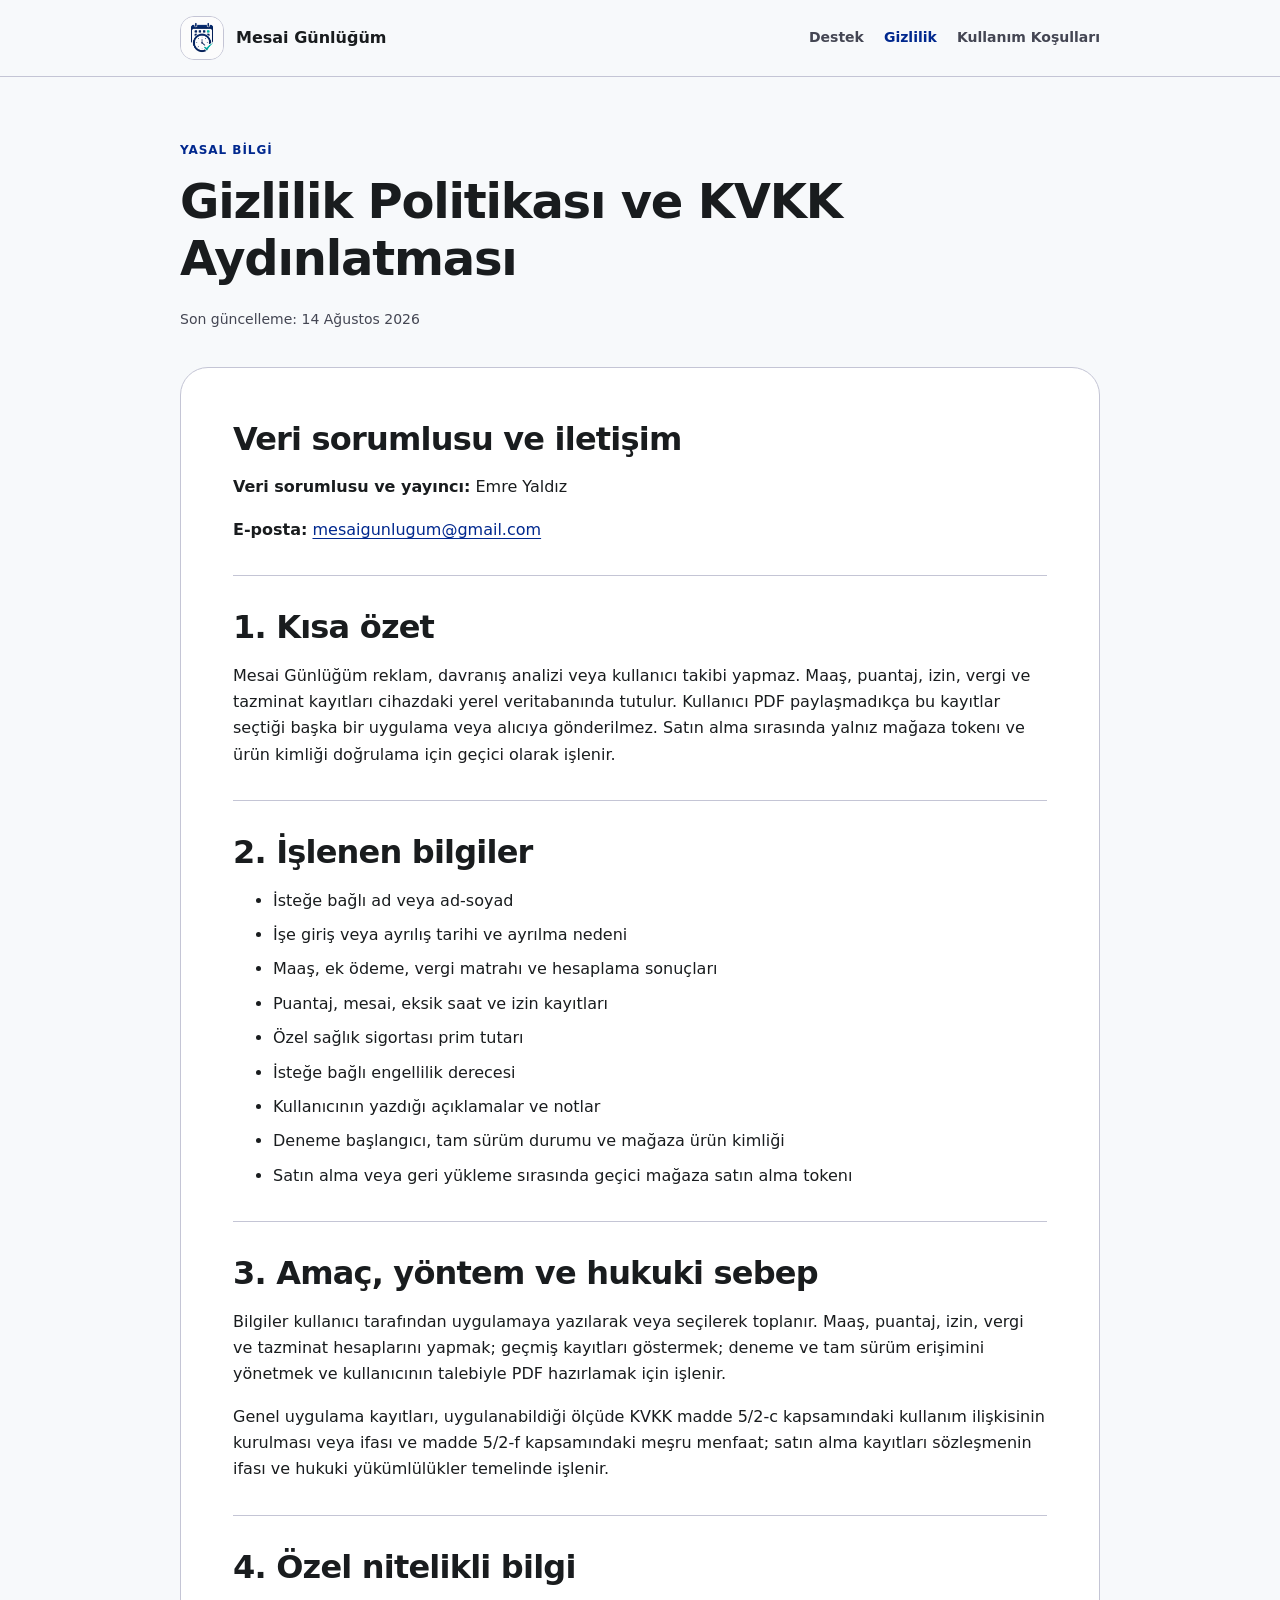
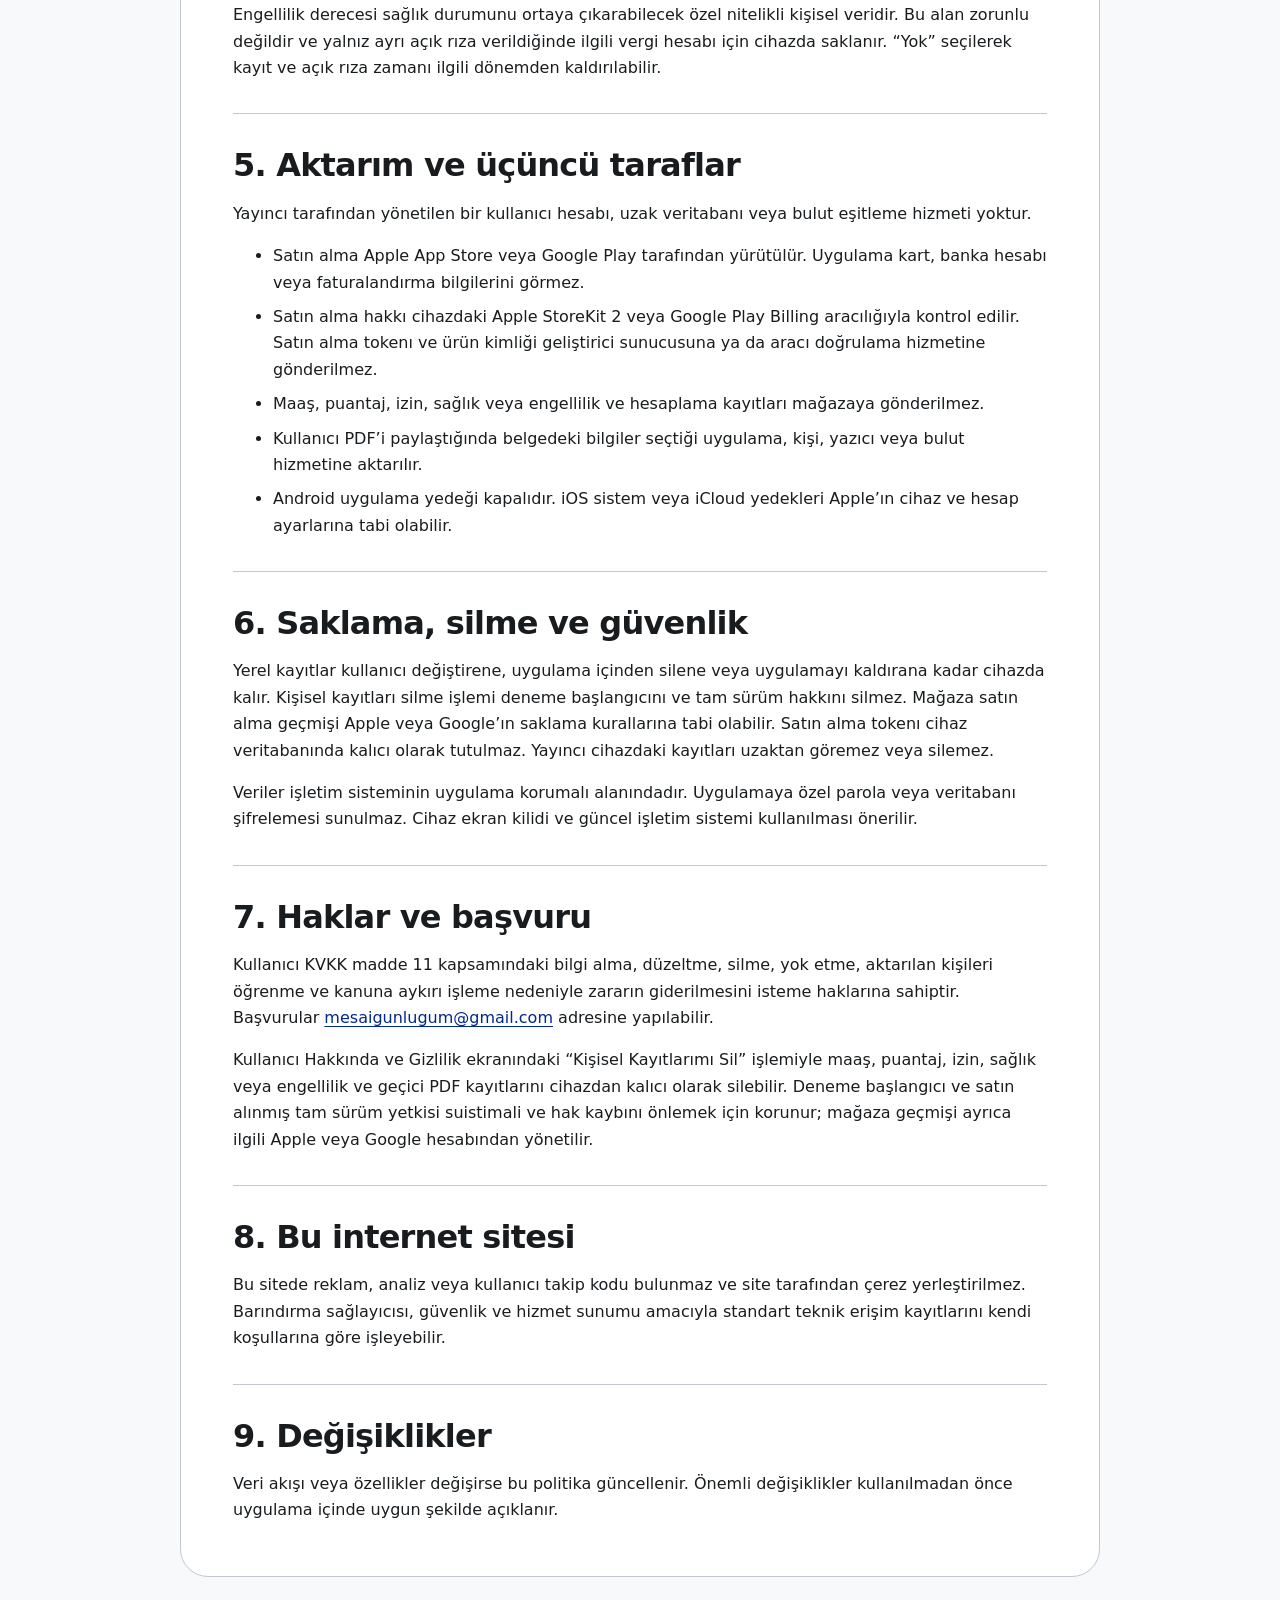
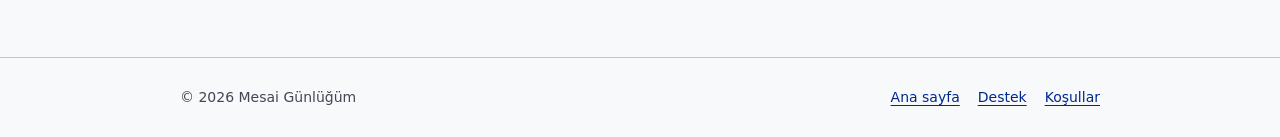
==== privacy/index.html @ 9256d260 "Use clean site URLs" ====
<!-- Mesai Günlüğüm public support site -->
<!doctype html>
<html lang="tr">
  <head>
    <meta charset="utf-8" />
    <meta name="viewport" content="width=device-width, initial-scale=1" />
    <meta name="description" content="Mesai Günlüğüm gizlilik politikası ve KVKK aydınlatması." />
    <meta name="theme-color" content="#f7f9fb" />
    <title>Gizlilik Politikası — Mesai Günlüğüm</title>
    <link rel="canonical" href="https://emreyaldz.github.io/mesai-gunlugum-site/privacy/" />
    <link rel="icon" href="../assets/app-icon.png" type="image/png" />
    <link rel="stylesheet" href="../assets/site.css" />
  </head>
  <body>
    <a class="skip-link" href="#icerik">İçeriğe geç</a>
    <header class="site-header">
      <div class="header-inner">
        <a class="brand" href="../" aria-label="Mesai Günlüğüm ana sayfa">
          <img class="brand-icon" src="../assets/app-icon.png" alt="" />
          <span>Mesai Günlüğüm</span>
        </a>
        <nav class="site-nav" aria-label="Ana menü">
          <a href="../support/">Destek</a>
          <a href="./" aria-current="page">Gizlilik</a>
          <a href="../terms/">Kullanım Koşulları</a>
        </nav>
      </div>
    </header>

    <main id="icerik" class="page">
      <header class="page-heading">
        <p class="eyebrow">Yasal bilgi</p>
        <h1>Gizlilik Politikası ve KVKK Aydınlatması</h1>
        <p class="meta">Son güncelleme: 14 Ağustos 2026</p>
      </header>

      <article class="legal-content">
        <section aria-labelledby="veri-sorumlusu">
          <h2 id="veri-sorumlusu">Veri sorumlusu ve iletişim</h2>
          <p><strong>Veri sorumlusu ve yayıncı:</strong> Emre Yaldız</p>
          <p><strong>E-posta:</strong> <a href="mailto:mesaigunlugum@gmail.com">mesaigunlugum@gmail.com</a></p>
        </section>

        <section aria-labelledby="kisa-ozet">
          <h2 id="kisa-ozet">1. Kısa özet</h2>
          <p>
            Mesai Günlüğüm reklam, davranış analizi veya kullanıcı takibi yapmaz. Maaş,
            puantaj, izin, vergi ve tazminat kayıtları cihazdaki yerel veritabanında tutulur.
            Kullanıcı PDF paylaşmadıkça bu kayıtlar seçtiği başka bir uygulama veya alıcıya
            gönderilmez. Satın alma sırasında yalnız mağaza tokenı ve ürün kimliği doğrulama
            için geçici olarak işlenir.
          </p>
        </section>

        <section aria-labelledby="islenen-bilgiler">
          <h2 id="islenen-bilgiler">2. İşlenen bilgiler</h2>
          <ul>
            <li>İsteğe bağlı ad veya ad-soyad</li>
            <li>İşe giriş veya ayrılış tarihi ve ayrılma nedeni</li>
            <li>Maaş, ek ödeme, vergi matrahı ve hesaplama sonuçları</li>
            <li>Puantaj, mesai, eksik saat ve izin kayıtları</li>
            <li>Özel sağlık sigortası prim tutarı</li>
            <li>İsteğe bağlı engellilik derecesi</li>
            <li>Kullanıcının yazdığı açıklamalar ve notlar</li>
            <li>Deneme başlangıcı, tam sürüm durumu ve mağaza ürün kimliği</li>
            <li>Satın alma veya geri yükleme sırasında geçici mağaza satın alma tokenı</li>
          </ul>
        </section>

        <section aria-labelledby="amac-yontem">
          <h2 id="amac-yontem">3. Amaç, yöntem ve hukuki sebep</h2>
          <p>
            Bilgiler kullanıcı tarafından uygulamaya yazılarak veya seçilerek toplanır.
            Maaş, puantaj, izin, vergi ve tazminat hesaplarını yapmak; geçmiş kayıtları
            göstermek; deneme ve tam sürüm erişimini yönetmek ve kullanıcının talebiyle PDF
            hazırlamak için işlenir.
          </p>
          <p>
            Genel uygulama kayıtları, uygulanabildiği ölçüde KVKK madde 5/2-c kapsamındaki
            kullanım ilişkisinin kurulması veya ifası ve madde 5/2-f kapsamındaki meşru
            menfaat; satın alma kayıtları sözleşmenin ifası ve hukuki yükümlülükler temelinde
            işlenir.
          </p>
        </section>

        <section aria-labelledby="ozel-nitelikli">
          <h2 id="ozel-nitelikli">4. Özel nitelikli bilgi</h2>
          <p>
            Engellilik derecesi sağlık durumunu ortaya çıkarabilecek özel nitelikli kişisel
            veridir. Bu alan zorunlu değildir ve yalnız ayrı açık rıza verildiğinde ilgili
            vergi hesabı için cihazda saklanır. “Yok” seçilerek kayıt ve açık rıza zamanı
            ilgili dönemden kaldırılabilir.
          </p>
        </section>

        <section aria-labelledby="aktarim">
          <h2 id="aktarim">5. Aktarım ve üçüncü taraflar</h2>
          <p>Yayıncı tarafından yönetilen bir kullanıcı hesabı, uzak veritabanı veya bulut eşitleme hizmeti yoktur.</p>
          <ul>
            <li>Satın alma Apple App Store veya Google Play tarafından yürütülür. Uygulama kart, banka hesabı veya faturalandırma bilgilerini görmez.</li>
            <li>Satın alma hakkı cihazdaki Apple StoreKit 2 veya Google Play Billing aracılığıyla kontrol edilir. Satın alma tokenı ve ürün kimliği geliştirici sunucusuna ya da aracı doğrulama hizmetine gönderilmez.</li>
            <li>Maaş, puantaj, izin, sağlık veya engellilik ve hesaplama kayıtları mağazaya gönderilmez.</li>
            <li>Kullanıcı PDF’i paylaştığında belgedeki bilgiler seçtiği uygulama, kişi, yazıcı veya bulut hizmetine aktarılır.</li>
            <li>Android uygulama yedeği kapalıdır. iOS sistem veya iCloud yedekleri Apple’ın cihaz ve hesap ayarlarına tabi olabilir.</li>
          </ul>
        </section>

        <section aria-labelledby="saklama">
          <h2 id="saklama">6. Saklama, silme ve güvenlik</h2>
          <p>
            Yerel kayıtlar kullanıcı değiştirene, uygulama içinden silene veya uygulamayı
            kaldırana kadar cihazda kalır. Kişisel kayıtları silme işlemi deneme başlangıcını
            ve tam sürüm hakkını silmez. Mağaza satın alma geçmişi Apple veya Google’ın
            saklama kurallarına tabi olabilir. Satın alma tokenı cihaz veritabanında kalıcı
            olarak tutulmaz. Yayıncı cihazdaki kayıtları uzaktan göremez veya silemez.
          </p>
          <p>
            Veriler işletim sisteminin uygulama korumalı alanındadır. Uygulamaya özel parola
            veya veritabanı şifrelemesi sunulmaz. Cihaz ekran kilidi ve güncel işletim sistemi
            kullanılması önerilir.
          </p>
        </section>

        <section aria-labelledby="haklar">
          <h2 id="haklar">7. Haklar ve başvuru</h2>
          <p>
            Kullanıcı KVKK madde 11 kapsamındaki bilgi alma, düzeltme, silme, yok etme,
            aktarılan kişileri öğrenme ve kanuna aykırı işleme nedeniyle zararın giderilmesini
            isteme haklarına sahiptir. Başvurular
            <a href="mailto:mesaigunlugum@gmail.com">mesaigunlugum@gmail.com</a> adresine
            yapılabilir.
          </p>
          <p>
            Kullanıcı Hakkında ve Gizlilik ekranındaki “Kişisel Kayıtlarımı Sil” işlemiyle
            maaş, puantaj, izin, sağlık veya engellilik ve geçici PDF kayıtlarını cihazdan
            kalıcı olarak silebilir. Deneme başlangıcı ve satın alınmış tam sürüm yetkisi
            suistimali ve hak kaybını önlemek için korunur; mağaza geçmişi ayrıca ilgili
            Apple veya Google hesabından yönetilir.
          </p>
        </section>

        <section aria-labelledby="site-gizliligi">
          <h2 id="site-gizliligi">8. Bu internet sitesi</h2>
          <p>
            Bu sitede reklam, analiz veya kullanıcı takip kodu bulunmaz ve site tarafından
            çerez yerleştirilmez. Barındırma sağlayıcısı, güvenlik ve hizmet sunumu amacıyla
            standart teknik erişim kayıtlarını kendi koşullarına göre işleyebilir.
          </p>
        </section>

        <section aria-labelledby="degisiklikler">
          <h2 id="degisiklikler">9. Değişiklikler</h2>
          <p>
            Veri akışı veya özellikler değişirse bu politika güncellenir. Önemli değişiklikler
            kullanılmadan önce uygulama içinde uygun şekilde açıklanır.
          </p>
        </section>
      </article>
    </main>

    <footer class="site-footer">
      <div class="footer-inner">
        <span>© 2026 Mesai Günlüğüm</span>
        <nav class="footer-links" aria-label="Alt menü">
          <a href="../">Ana sayfa</a>
          <a href="../support/">Destek</a>
          <a href="../terms/">Koşullar</a>
        </nav>
      </div>
    </footer>
  </body>
</html>
---- assets/site.css ----
/* Mesai Günlüğüm public support site */
:root {
  color-scheme: light;
  --surface: #f7f9fb;
  --surface-low: #f2f4f6;
  --surface-lowest: #ffffff;
  --text: #191c1e;
  --muted: #444653;
  --outline: #c4c5d5;
  --primary: #00288e;
  --primary-soft: #dde1ff;
  --success: #00563a;
  --max-width: 920px;
}

* {
  box-sizing: border-box;
}

html {
  scroll-behavior: smooth;
}

body {
  margin: 0;
  background: var(--surface);
  color: var(--text);
  font-family: Inter, ui-sans-serif, system-ui, -apple-system, BlinkMacSystemFont, "Segoe UI", sans-serif;
  font-size: 16px;
  line-height: 1.65;
}

a {
  color: var(--primary);
  text-underline-offset: 3px;
}

a:hover {
  text-decoration-thickness: 2px;
}

a:focus-visible {
  border-radius: 4px;
  outline: 3px solid rgba(0, 40, 142, 0.28);
  outline-offset: 3px;
}

.skip-link {
  position: fixed;
  top: 12px;
  left: 12px;
  z-index: 10;
  padding: 10px 14px;
  border-radius: 999px;
  background: var(--primary);
  color: #ffffff;
  transform: translateY(-150%);
}

.skip-link:focus {
  transform: translateY(0);
}

.site-header {
  border-bottom: 1px solid var(--outline);
  background: rgba(247, 249, 251, 0.96);
}

.header-inner,
.page,
.footer-inner {
  width: min(calc(100% - 40px), var(--max-width));
  margin-inline: auto;
}

.header-inner {
  display: flex;
  align-items: center;
  justify-content: space-between;
  min-height: 76px;
  gap: 24px;
}

.brand {
  display: inline-flex;
  align-items: center;
  gap: 12px;
  color: var(--text);
  font-weight: 750;
  text-decoration: none;
}

.brand-icon {
  width: 44px;
  height: 44px;
  border: 1px solid var(--outline);
  border-radius: 14px;
  object-fit: cover;
}

.site-nav {
  display: flex;
  flex-wrap: wrap;
  justify-content: flex-end;
  gap: 8px 20px;
}

.site-nav a {
  color: var(--muted);
  font-size: 14px;
  font-weight: 650;
  text-decoration: none;
}

.site-nav a[aria-current="page"] {
  color: var(--primary);
}

.page {
  padding-block: 64px 80px;
}

.hero {
  display: grid;
  grid-template-columns: minmax(0, 1.35fr) minmax(260px, 0.65fr);
  align-items: center;
  gap: 36px;
  min-height: 390px;
}

.eyebrow {
  margin: 0 0 12px;
  color: var(--primary);
  font-size: 12px;
  font-weight: 750;
  letter-spacing: 0.08em;
  text-transform: uppercase;
}

h1,
h2,
h3 {
  margin-top: 0;
  line-height: 1.2;
  letter-spacing: -0.025em;
}

h1 {
  max-width: 720px;
  margin-bottom: 20px;
  font-size: clamp(36px, 7vw, 58px);
}

h2 {
  margin-bottom: 16px;
  font-size: clamp(24px, 4vw, 32px);
}

h3 {
  margin-bottom: 8px;
  font-size: 19px;
}

p,
ul {
  margin-top: 0;
}

.lead {
  max-width: 660px;
  margin-bottom: 28px;
  color: var(--muted);
  font-size: 19px;
}

.button-row {
  display: flex;
  flex-wrap: wrap;
  gap: 12px;
}

.button {
  display: inline-flex;
  min-height: 48px;
  align-items: center;
  justify-content: center;
  padding: 12px 20px;
  border: 1px solid var(--primary);
  border-radius: 999px;
  background: var(--primary);
  color: #ffffff;
  font-weight: 700;
  text-decoration: none;
}

.button.secondary {
  background: transparent;
  color: var(--primary);
}

.summary-card,
.card,
.legal-content {
  border: 1px solid var(--outline);
  background: var(--surface-lowest);
}

.summary-card {
  padding: 28px;
  border-radius: 28px;
}

.hero-icon {
  display: block;
  width: min(100%, 220px);
  height: auto;
  border-radius: 24px;
  margin: 0 auto 24px;
}

.summary-card p:last-child,
.card p:last-child,
.legal-content section:last-child p:last-child {
  margin-bottom: 0;
}

.signal {
  display: inline-flex;
  align-items: center;
  gap: 8px;
  margin-bottom: 18px;
  color: var(--success);
  font-size: 14px;
  font-weight: 700;
}

.signal::before {
  width: 10px;
  height: 10px;
  border-radius: 999px;
  background: var(--success);
  content: "";
}

.section {
  padding-top: 72px;
}

.section-intro {
  max-width: 680px;
  margin-bottom: 28px;
  color: var(--muted);
}

.card-grid {
  display: grid;
  grid-template-columns: repeat(3, minmax(0, 1fr));
  gap: 16px;
}

.card {
  padding: 24px;
  border-radius: 24px;
}

.card p {
  color: var(--muted);
}

.page-heading {
  max-width: 740px;
  margin-bottom: 36px;
}

.page-heading h1 {
  font-size: clamp(34px, 6vw, 48px);
}

.legal-content {
  padding: clamp(24px, 5vw, 52px);
  border-radius: 28px;
}

.legal-content section + section {
  padding-top: 32px;
  border-top: 1px solid var(--outline);
  margin-top: 32px;
}

.legal-content li + li {
  margin-top: 8px;
}

.meta {
  color: var(--muted);
  font-size: 14px;
}

.notice {
  padding: 20px;
  border-radius: 18px;
  margin: 24px 0;
  background: var(--surface-low);
}

.contact-box {
  display: flex;
  align-items: center;
  justify-content: space-between;
  gap: 24px;
  padding: 24px;
  border-radius: 22px;
  margin-top: 24px;
  background: var(--primary-soft);
}

.contact-box p {
  margin-bottom: 0;
}

.site-footer {
  border-top: 1px solid var(--outline);
}

.footer-inner {
  display: flex;
  align-items: center;
  justify-content: space-between;
  gap: 20px;
  padding-block: 28px;
  color: var(--muted);
  font-size: 14px;
}

.footer-links {
  display: flex;
  flex-wrap: wrap;
  gap: 12px 18px;
}

@media (max-width: 720px) {
  .header-inner,
  .footer-inner,
  .contact-box {
    align-items: flex-start;
    flex-direction: column;
  }

  .header-inner {
    padding-block: 16px;
  }

  .site-nav {
    justify-content: flex-start;
  }

  .page {
    padding-block: 44px 64px;
  }

  .hero,
  .card-grid {
    grid-template-columns: 1fr;
  }

  .hero {
    min-height: auto;
  }

  .section {
    padding-top: 56px;
  }
}

@media (prefers-reduced-motion: reduce) {
  html {
    scroll-behavior: auto;
  }
}
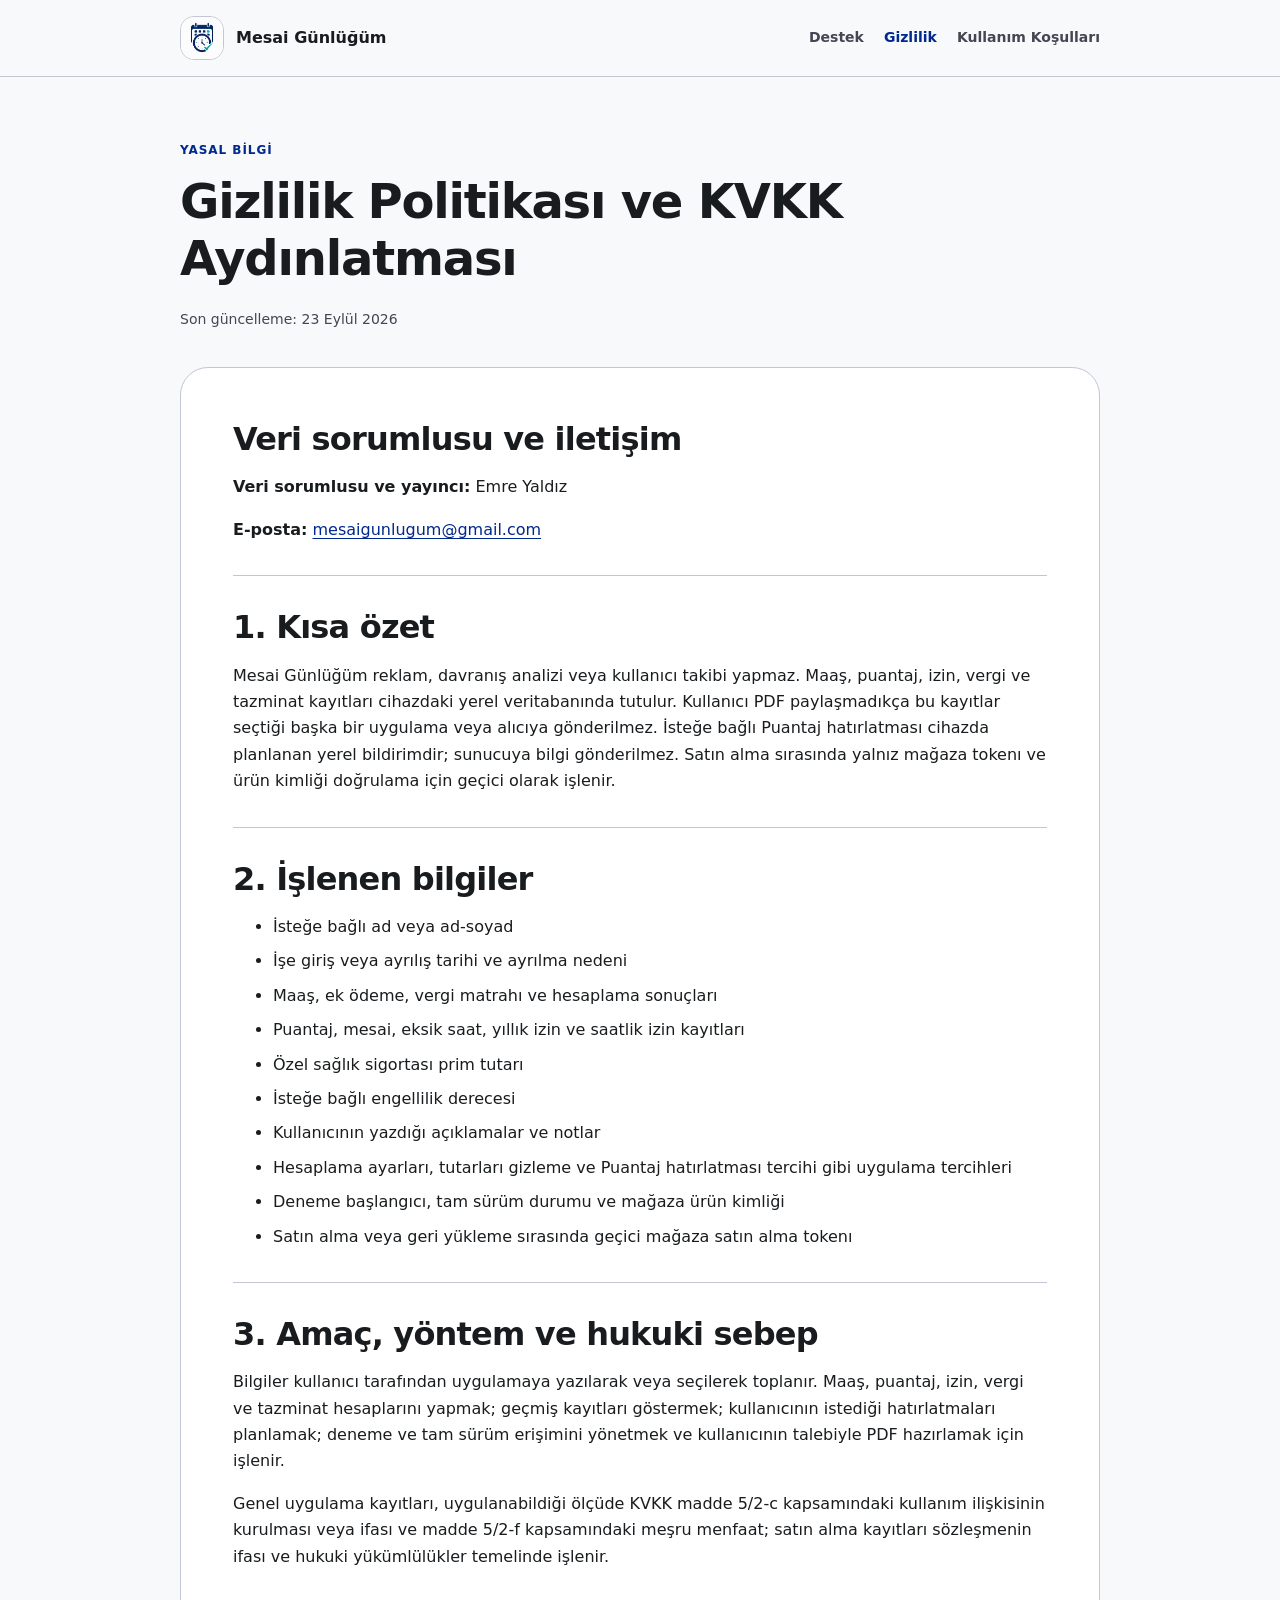
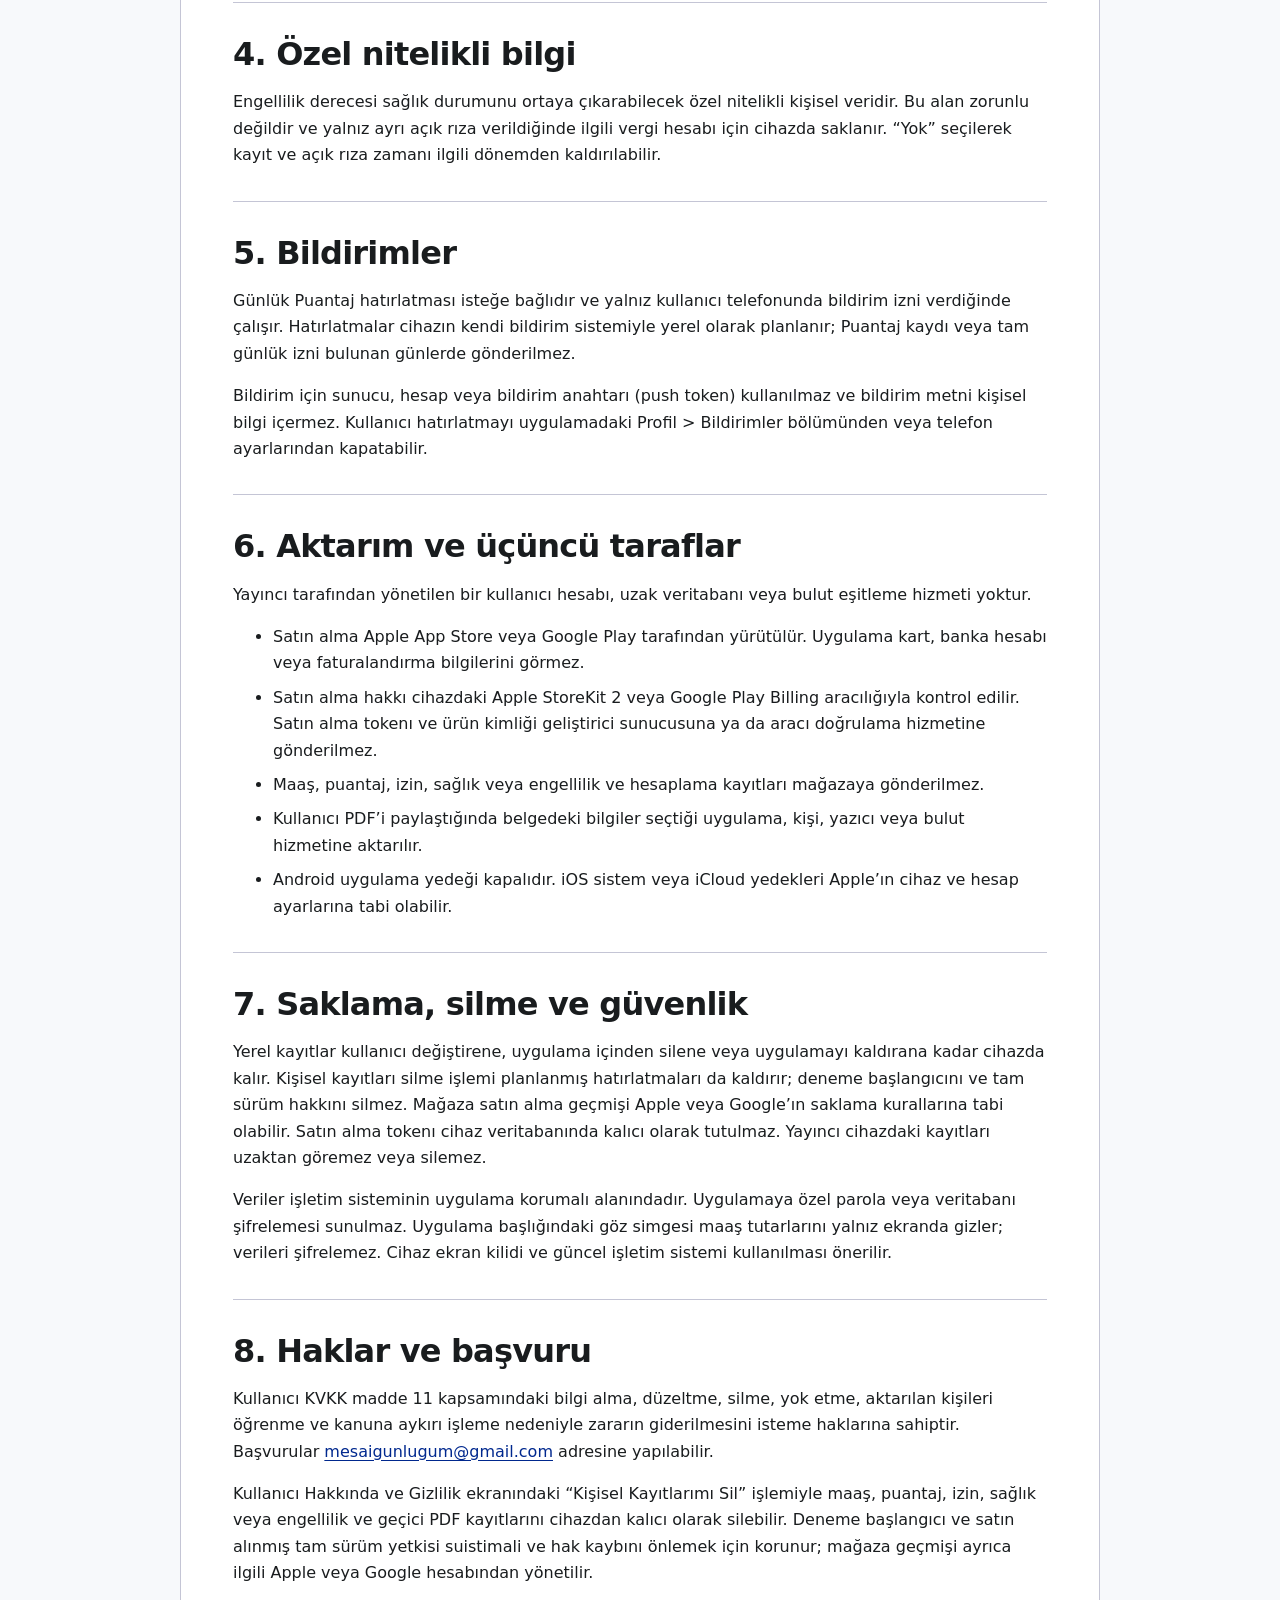
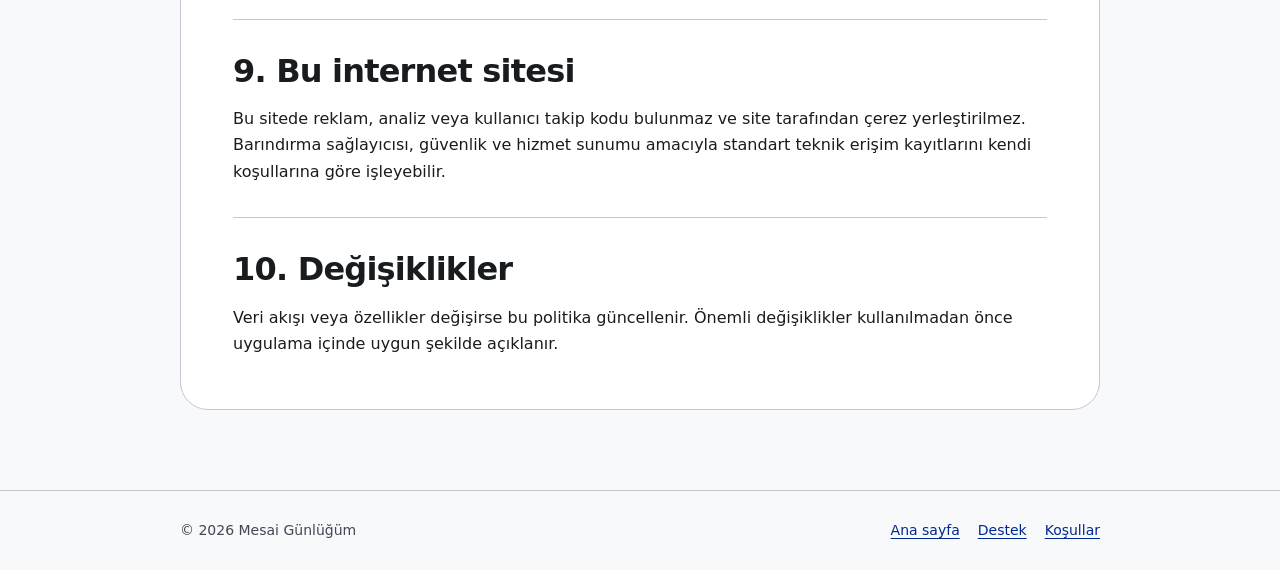
==== commit 5f53f03b: "Update site for upcoming app features - Home: add feature overview (puantaj, payroll summary, overti" ====
--- a/privacy/index.html
+++ b/privacy/index.html
@@ -31,7 +31,7 @@
       <header class="page-heading">
         <p class="eyebrow">Yasal bilgi</p>
         <h1>Gizlilik Politikası ve KVKK Aydınlatması</h1>
-        <p class="meta">Son güncelleme: 14 Ağustos 2026</p>
+        <p class="meta">Son güncelleme: 23 Eylül 2026</p>
       </header>
 
       <article class="legal-content">
@@ -47,8 +47,9 @@
             Mesai Günlüğüm reklam, davranış analizi veya kullanıcı takibi yapmaz. Maaş,
             puantaj, izin, vergi ve tazminat kayıtları cihazdaki yerel veritabanında tutulur.
             Kullanıcı PDF paylaşmadıkça bu kayıtlar seçtiği başka bir uygulama veya alıcıya
-            gönderilmez. Satın alma sırasında yalnız mağaza tokenı ve ürün kimliği doğrulama
-            için geçici olarak işlenir.
+            gönderilmez. İsteğe bağlı Puantaj hatırlatması cihazda planlanan yerel bildirimdir;
+            sunucuya bilgi gönderilmez. Satın alma sırasında yalnız mağaza tokenı ve ürün
+            kimliği doğrulama için geçici olarak işlenir.
           </p>
         </section>
 
@@ -58,10 +59,11 @@
             <li>İsteğe bağlı ad veya ad-soyad</li>
             <li>İşe giriş veya ayrılış tarihi ve ayrılma nedeni</li>
             <li>Maaş, ek ödeme, vergi matrahı ve hesaplama sonuçları</li>
-            <li>Puantaj, mesai, eksik saat ve izin kayıtları</li>
+            <li>Puantaj, mesai, eksik saat, yıllık izin ve saatlik izin kayıtları</li>
             <li>Özel sağlık sigortası prim tutarı</li>
             <li>İsteğe bağlı engellilik derecesi</li>
             <li>Kullanıcının yazdığı açıklamalar ve notlar</li>
+            <li>Hesaplama ayarları, tutarları gizleme ve Puantaj hatırlatması tercihi gibi uygulama tercihleri</li>
             <li>Deneme başlangıcı, tam sürüm durumu ve mağaza ürün kimliği</li>
             <li>Satın alma veya geri yükleme sırasında geçici mağaza satın alma tokenı</li>
           </ul>
@@ -72,8 +74,8 @@
           <p>
             Bilgiler kullanıcı tarafından uygulamaya yazılarak veya seçilerek toplanır.
             Maaş, puantaj, izin, vergi ve tazminat hesaplarını yapmak; geçmiş kayıtları
-            göstermek; deneme ve tam sürüm erişimini yönetmek ve kullanıcının talebiyle PDF
-            hazırlamak için işlenir.
+            göstermek; kullanıcının istediği hatırlatmaları planlamak; deneme ve tam sürüm
+            erişimini yönetmek ve kullanıcının talebiyle PDF hazırlamak için işlenir.
           </p>
           <p>
             Genel uygulama kayıtları, uygulanabildiği ölçüde KVKK madde 5/2-c kapsamındaki
@@ -93,8 +95,23 @@
           </p>
         </section>
 
+        <section aria-labelledby="bildirimler">
+          <h2 id="bildirimler">5. Bildirimler</h2>
+          <p>
+            Günlük Puantaj hatırlatması isteğe bağlıdır ve yalnız kullanıcı telefonunda
+            bildirim izni verdiğinde çalışır. Hatırlatmalar cihazın kendi bildirim sistemiyle
+            yerel olarak planlanır; Puantaj kaydı veya tam günlük izni bulunan günlerde
+            gönderilmez.
+          </p>
+          <p>
+            Bildirim için sunucu, hesap veya bildirim anahtarı (push token) kullanılmaz ve
+            bildirim metni kişisel bilgi içermez. Kullanıcı hatırlatmayı uygulamadaki
+            Profil &gt; Bildirimler bölümünden veya telefon ayarlarından kapatabilir.
+          </p>
+        </section>
+
         <section aria-labelledby="aktarim">
-          <h2 id="aktarim">5. Aktarım ve üçüncü taraflar</h2>
+          <h2 id="aktarim">6. Aktarım ve üçüncü taraflar</h2>
           <p>Yayıncı tarafından yönetilen bir kullanıcı hesabı, uzak veritabanı veya bulut eşitleme hizmeti yoktur.</p>
           <ul>
             <li>Satın alma Apple App Store veya Google Play tarafından yürütülür. Uygulama kart, banka hesabı veya faturalandırma bilgilerini görmez.</li>
@@ -106,23 +123,24 @@
         </section>
 
         <section aria-labelledby="saklama">
-          <h2 id="saklama">6. Saklama, silme ve güvenlik</h2>
+          <h2 id="saklama">7. Saklama, silme ve güvenlik</h2>
           <p>
             Yerel kayıtlar kullanıcı değiştirene, uygulama içinden silene veya uygulamayı
-            kaldırana kadar cihazda kalır. Kişisel kayıtları silme işlemi deneme başlangıcını
-            ve tam sürüm hakkını silmez. Mağaza satın alma geçmişi Apple veya Google’ın
+            kaldırana kadar cihazda kalır. Kişisel kayıtları silme işlemi planlanmış
+            hatırlatmaları da kaldırır; deneme başlangıcını ve tam sürüm hakkını silmez. Mağaza satın alma geçmişi Apple veya Google’ın
             saklama kurallarına tabi olabilir. Satın alma tokenı cihaz veritabanında kalıcı
             olarak tutulmaz. Yayıncı cihazdaki kayıtları uzaktan göremez veya silemez.
           </p>
           <p>
             Veriler işletim sisteminin uygulama korumalı alanındadır. Uygulamaya özel parola
-            veya veritabanı şifrelemesi sunulmaz. Cihaz ekran kilidi ve güncel işletim sistemi
-            kullanılması önerilir.
+            veya veritabanı şifrelemesi sunulmaz. Uygulama başlığındaki göz simgesi maaş
+            tutarlarını yalnız ekranda gizler; verileri şifrelemez. Cihaz ekran kilidi ve güncel
+            işletim sistemi kullanılması önerilir.
           </p>
         </section>
 
         <section aria-labelledby="haklar">
-          <h2 id="haklar">7. Haklar ve başvuru</h2>
+          <h2 id="haklar">8. Haklar ve başvuru</h2>
           <p>
             Kullanıcı KVKK madde 11 kapsamındaki bilgi alma, düzeltme, silme, yok etme,
             aktarılan kişileri öğrenme ve kanuna aykırı işleme nedeniyle zararın giderilmesini
@@ -140,7 +158,7 @@
         </section>
 
         <section aria-labelledby="site-gizliligi">
-          <h2 id="site-gizliligi">8. Bu internet sitesi</h2>
+          <h2 id="site-gizliligi">9. Bu internet sitesi</h2>
           <p>
             Bu sitede reklam, analiz veya kullanıcı takip kodu bulunmaz ve site tarafından
             çerez yerleştirilmez. Barındırma sağlayıcısı, güvenlik ve hizmet sunumu amacıyla
@@ -149,7 +167,7 @@
         </section>
 
         <section aria-labelledby="degisiklikler">
-          <h2 id="degisiklikler">9. Değişiklikler</h2>
+          <h2 id="degisiklikler">10. Değişiklikler</h2>
           <p>
             Veri akışı veya özellikler değişirse bu politika güncellenir. Önemli değişiklikler
             kullanılmadan önce uygulama içinde uygun şekilde açıklanır.
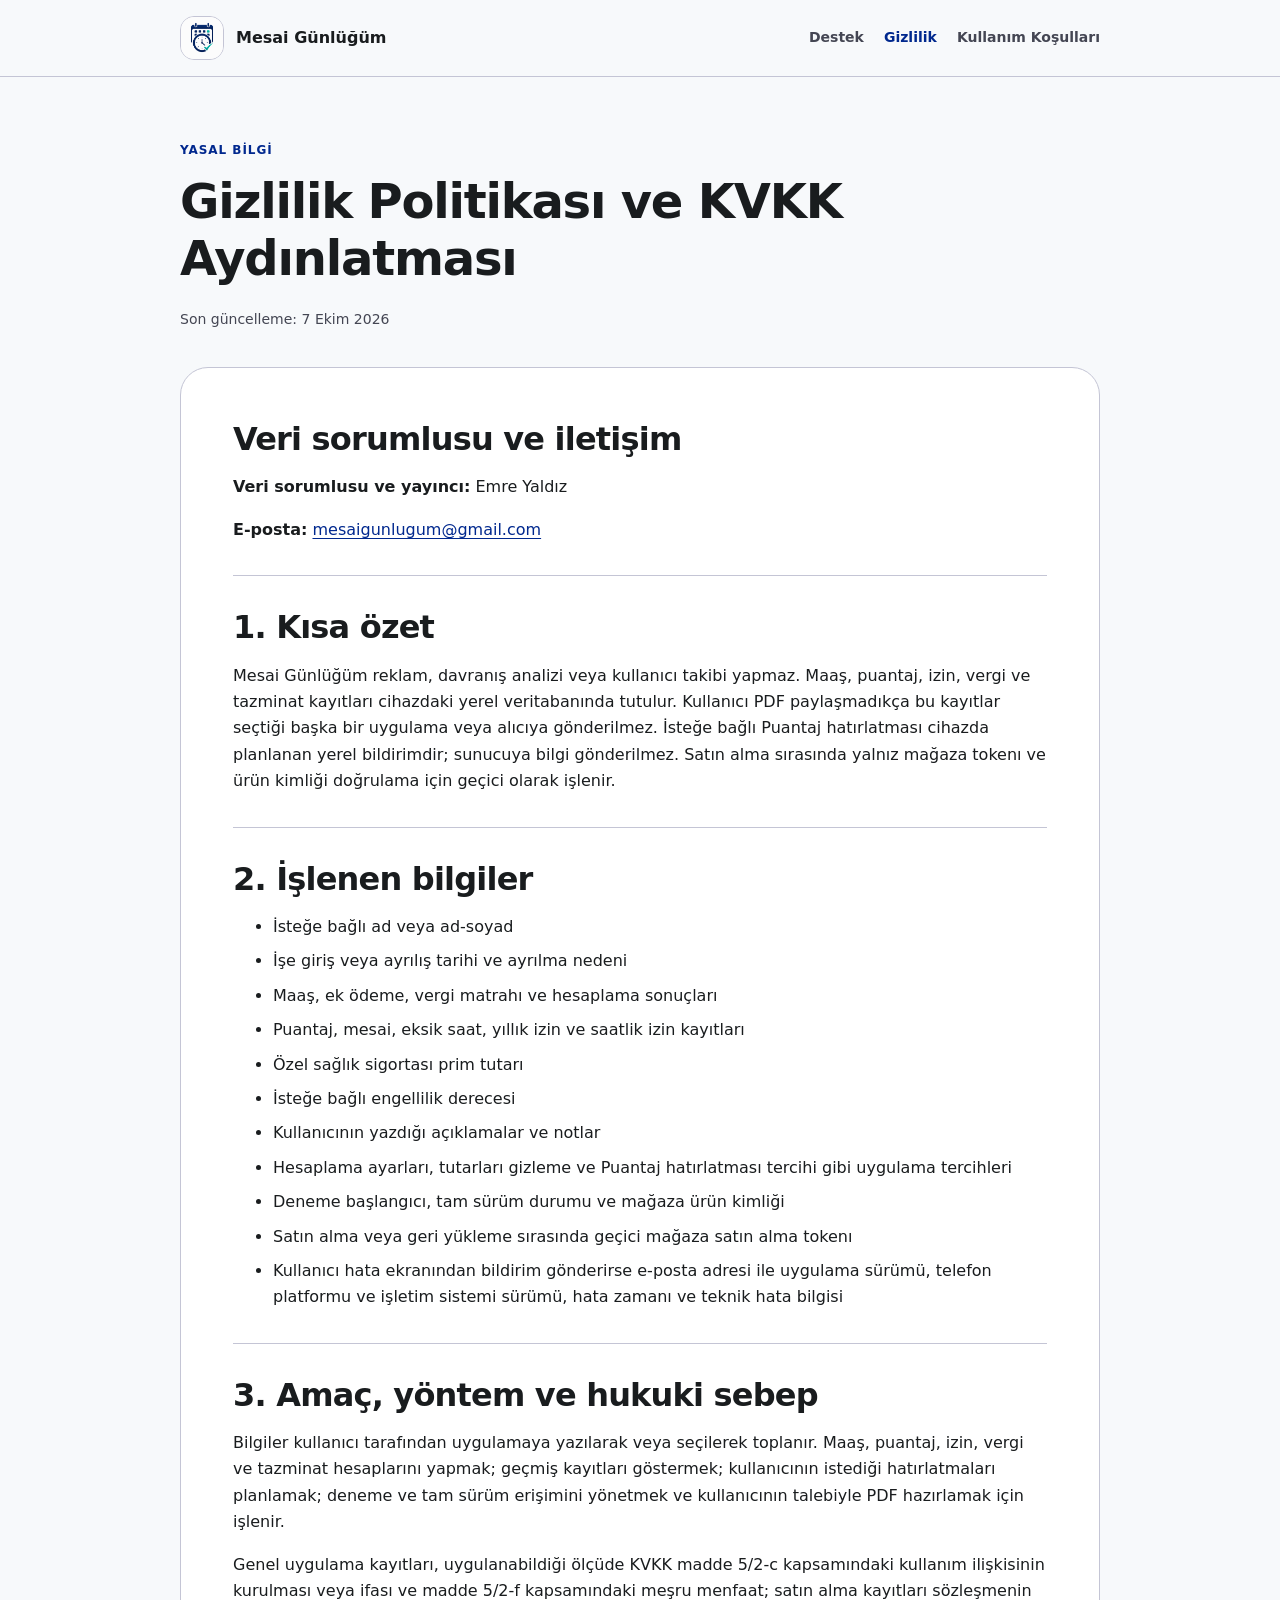
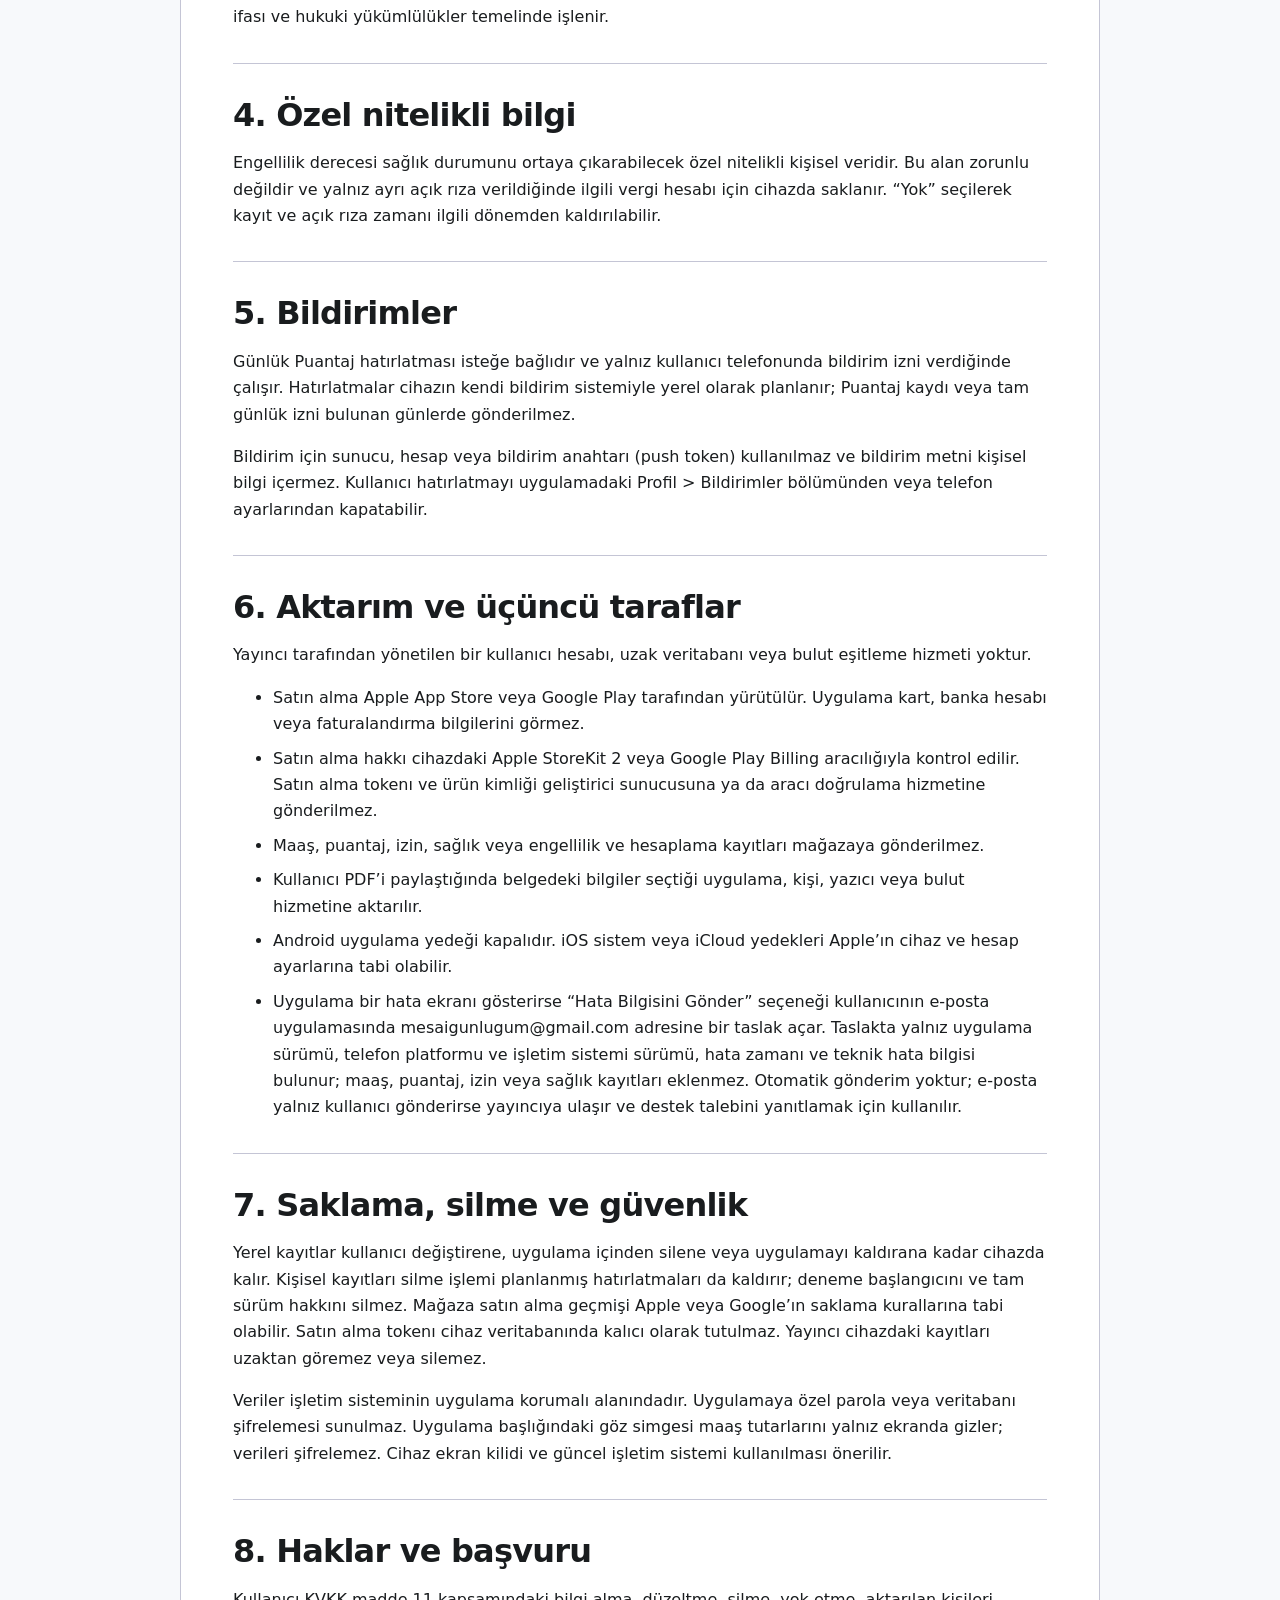
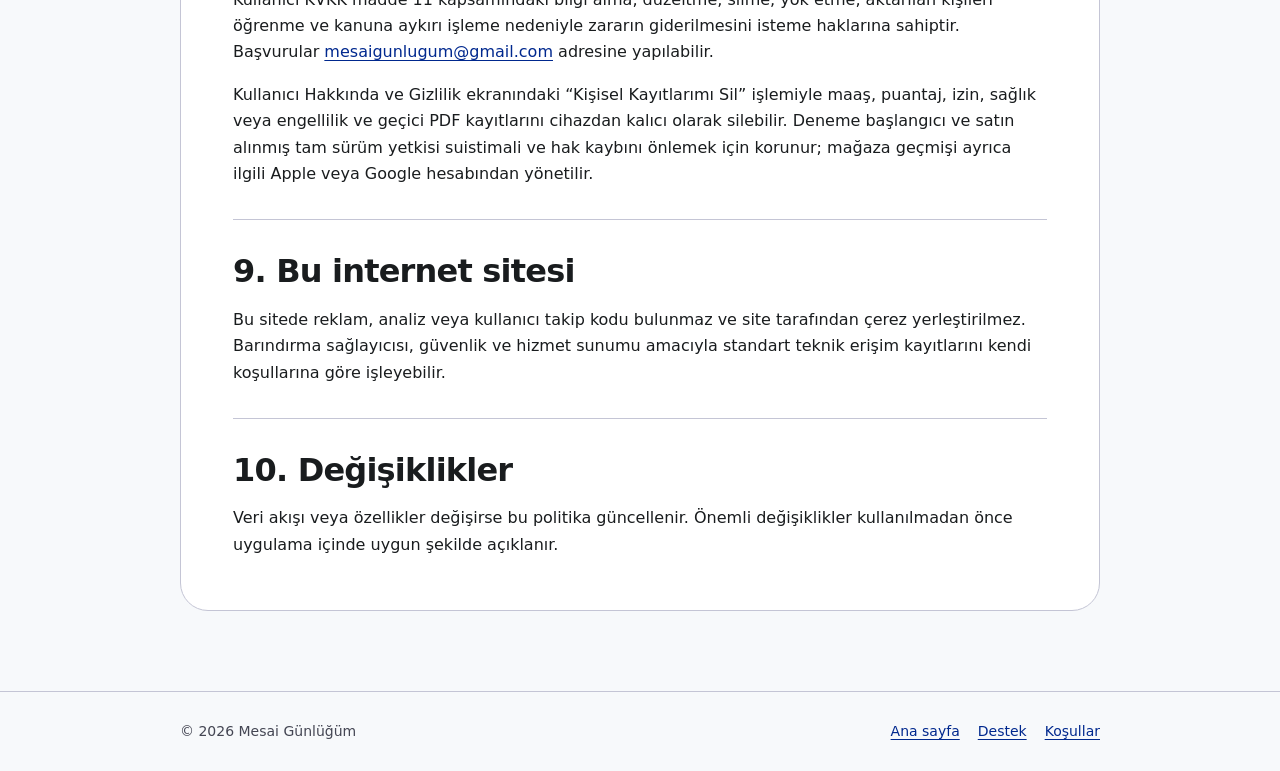
==== commit 730ce27c: "Document error reporting and post-trial access for 1.0.3 - Privacy: optional user-sent error report " ====
--- a/privacy/index.html
+++ b/privacy/index.html
@@ -31,7 +31,7 @@
       <header class="page-heading">
         <p class="eyebrow">Yasal bilgi</p>
         <h1>Gizlilik Politikası ve KVKK Aydınlatması</h1>
-        <p class="meta">Son güncelleme: 23 Eylül 2026</p>
+        <p class="meta">Son güncelleme: 7 Ekim 2026</p>
       </header>
 
       <article class="legal-content">
@@ -66,6 +66,7 @@
             <li>Hesaplama ayarları, tutarları gizleme ve Puantaj hatırlatması tercihi gibi uygulama tercihleri</li>
             <li>Deneme başlangıcı, tam sürüm durumu ve mağaza ürün kimliği</li>
             <li>Satın alma veya geri yükleme sırasında geçici mağaza satın alma tokenı</li>
+            <li>Kullanıcı hata ekranından bildirim gönderirse e-posta adresi ile uygulama sürümü, telefon platformu ve işletim sistemi sürümü, hata zamanı ve teknik hata bilgisi</li>
           </ul>
         </section>
 
@@ -119,6 +120,7 @@
             <li>Maaş, puantaj, izin, sağlık veya engellilik ve hesaplama kayıtları mağazaya gönderilmez.</li>
             <li>Kullanıcı PDF’i paylaştığında belgedeki bilgiler seçtiği uygulama, kişi, yazıcı veya bulut hizmetine aktarılır.</li>
             <li>Android uygulama yedeği kapalıdır. iOS sistem veya iCloud yedekleri Apple’ın cihaz ve hesap ayarlarına tabi olabilir.</li>
+            <li>Uygulama bir hata ekranı gösterirse “Hata Bilgisini Gönder” seçeneği kullanıcının e-posta uygulamasında mesaigunlugum@gmail.com adresine bir taslak açar. Taslakta yalnız uygulama sürümü, telefon platformu ve işletim sistemi sürümü, hata zamanı ve teknik hata bilgisi bulunur; maaş, puantaj, izin veya sağlık kayıtları eklenmez. Otomatik gönderim yoktur; e-posta yalnız kullanıcı gönderirse yayıncıya ulaşır ve destek talebini yanıtlamak için kullanılır.</li>
           </ul>
         </section>
 
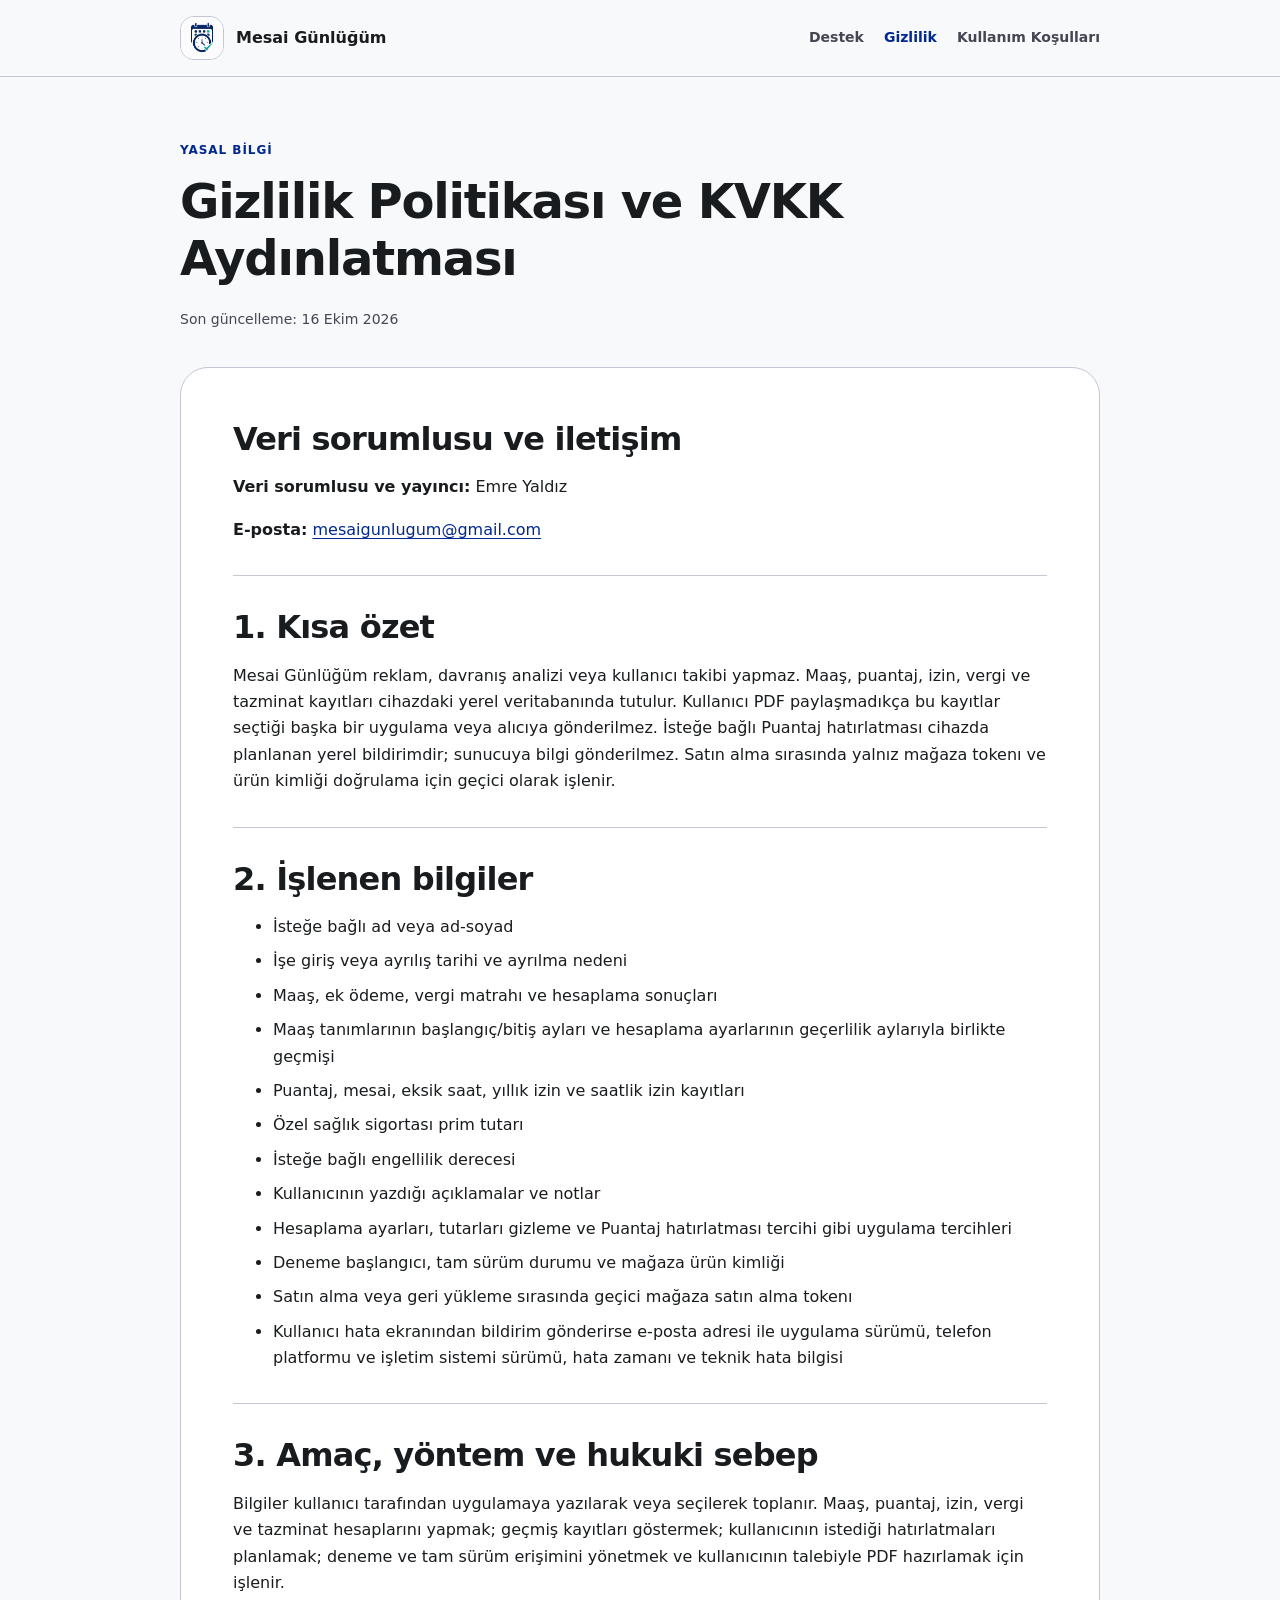
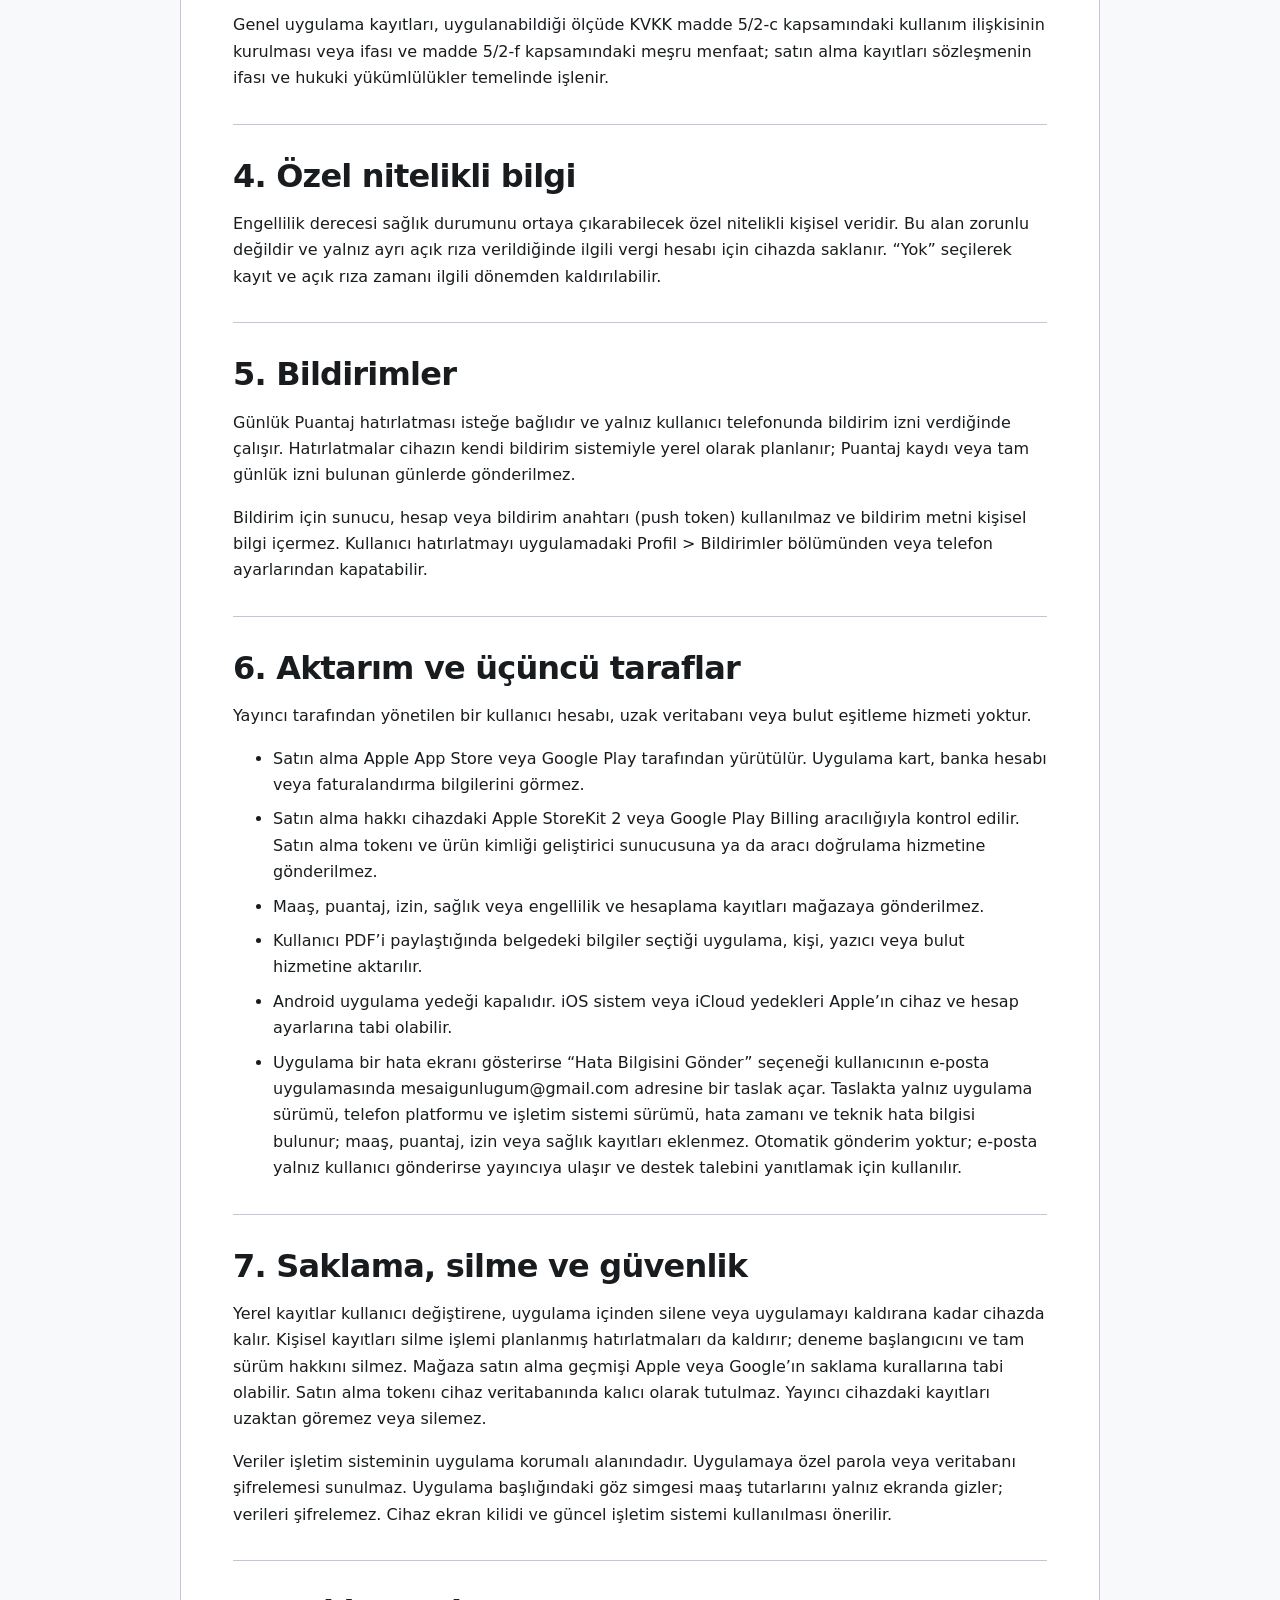
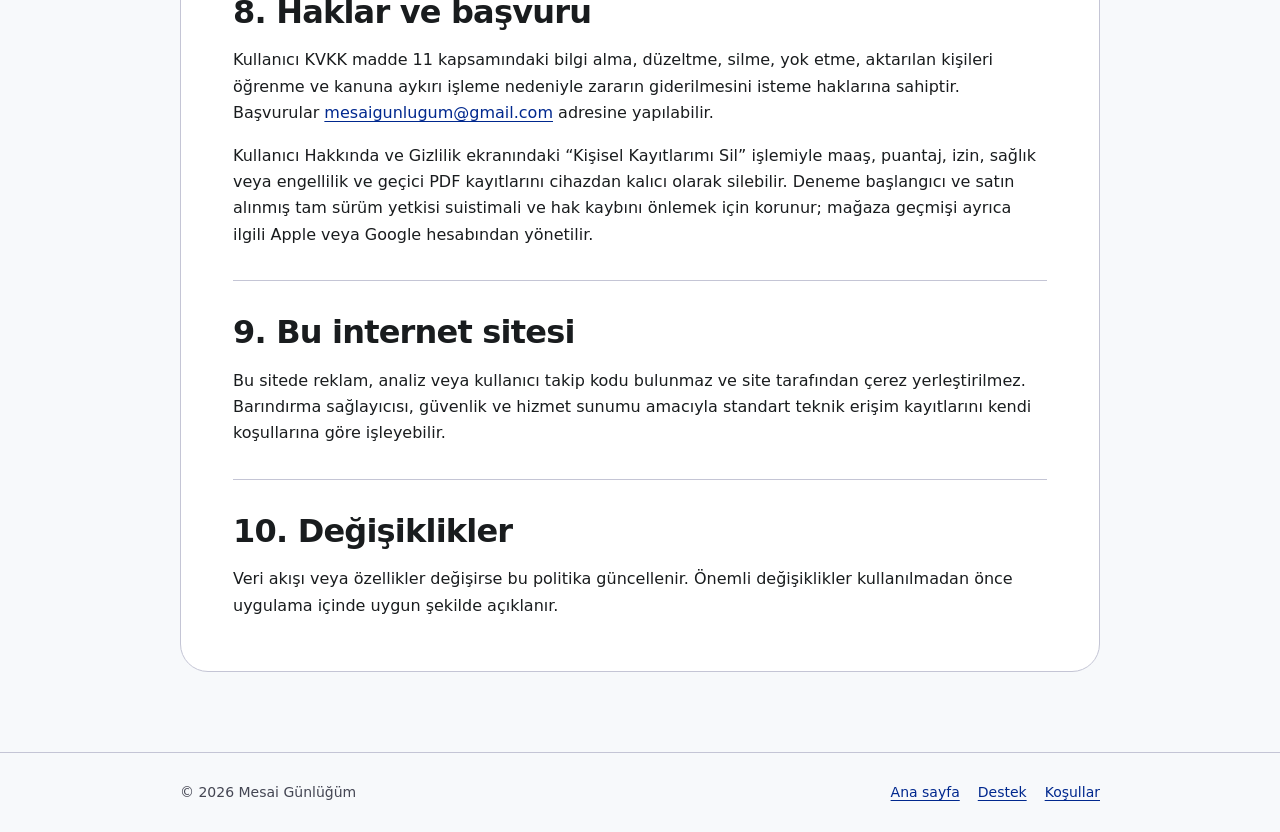
==== commit 07c65987: "Document salary definitions and calculation history" ====
--- a/privacy/index.html
+++ b/privacy/index.html
@@ -31,7 +31,7 @@
       <header class="page-heading">
         <p class="eyebrow">Yasal bilgi</p>
         <h1>Gizlilik Politikası ve KVKK Aydınlatması</h1>
-        <p class="meta">Son güncelleme: 7 Ekim 2026</p>
+        <p class="meta">Son güncelleme: 16 Ekim 2026</p>
       </header>
 
       <article class="legal-content">
@@ -59,6 +59,7 @@
             <li>İsteğe bağlı ad veya ad-soyad</li>
             <li>İşe giriş veya ayrılış tarihi ve ayrılma nedeni</li>
             <li>Maaş, ek ödeme, vergi matrahı ve hesaplama sonuçları</li>
+            <li>Maaş tanımlarının başlangıç/bitiş ayları ve hesaplama ayarlarının geçerlilik aylarıyla birlikte geçmişi</li>
             <li>Puantaj, mesai, eksik saat, yıllık izin ve saatlik izin kayıtları</li>
             <li>Özel sağlık sigortası prim tutarı</li>
             <li>İsteğe bağlı engellilik derecesi</li>
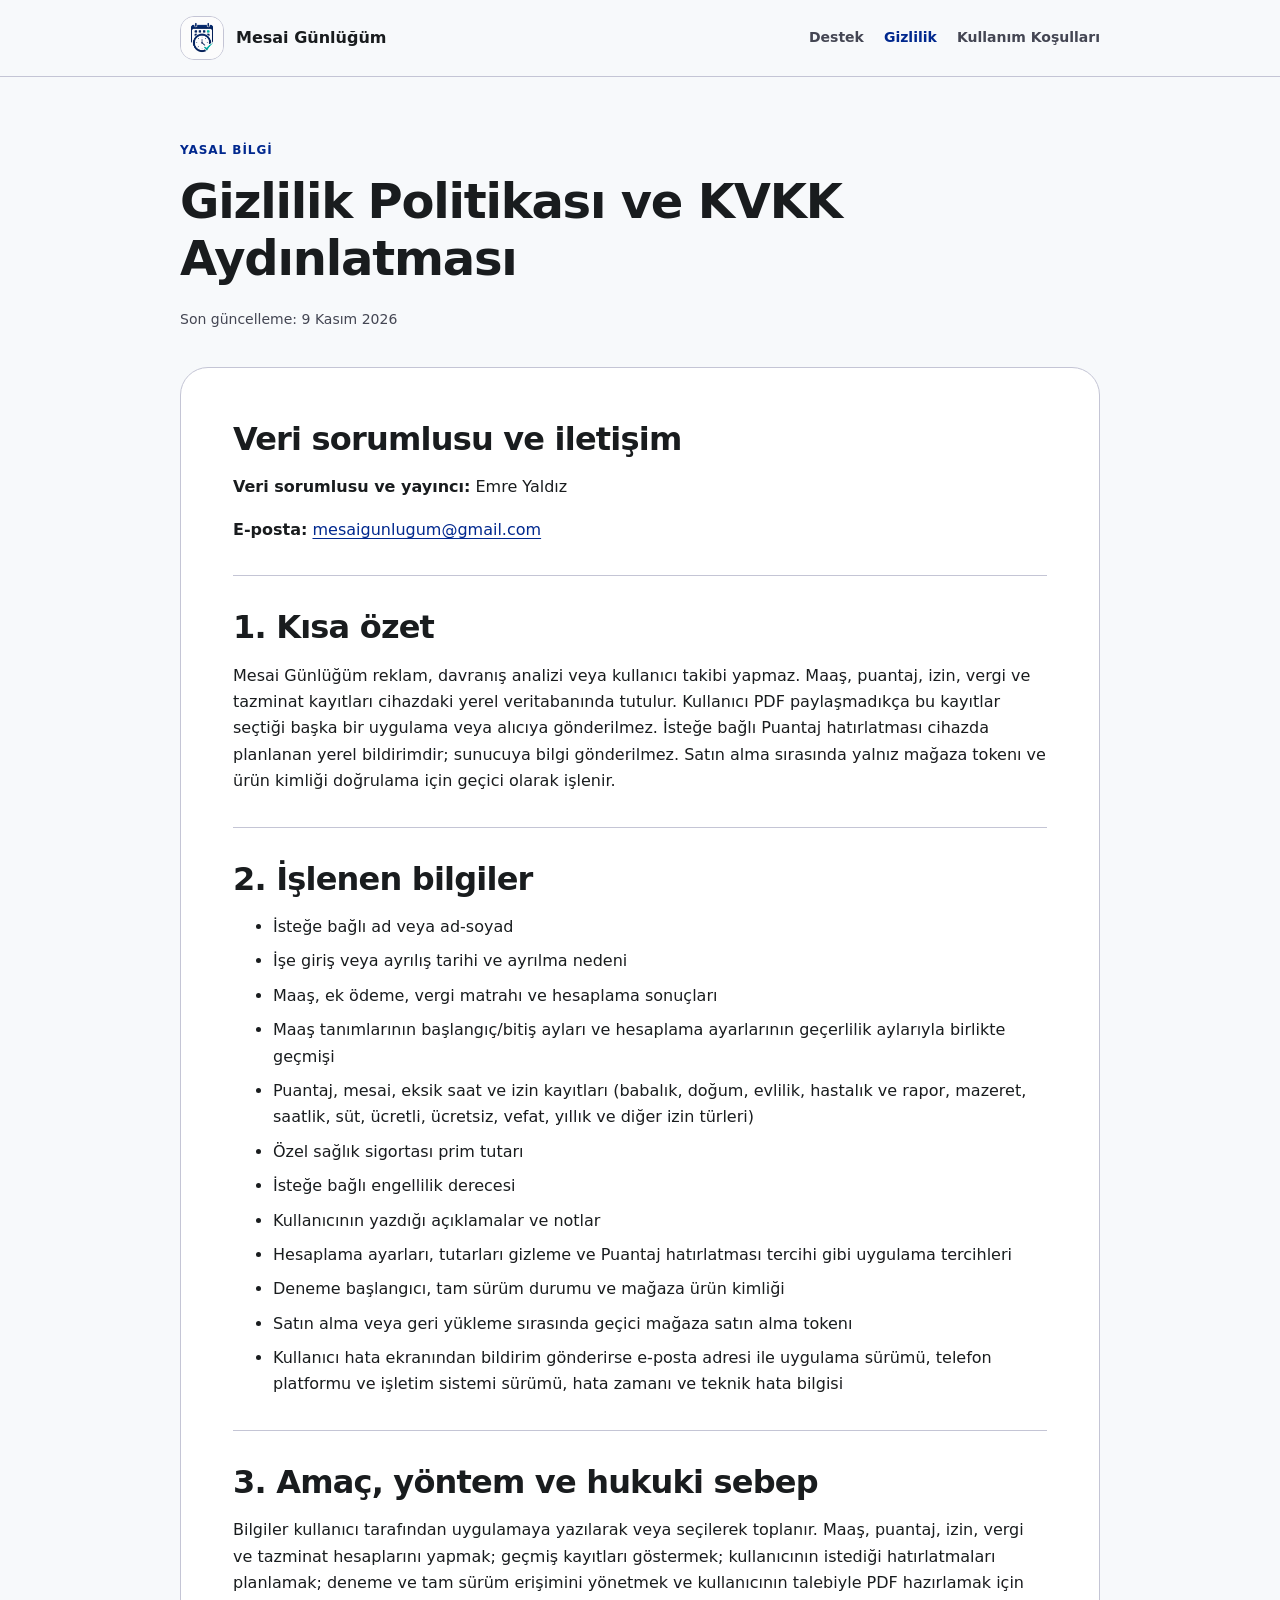
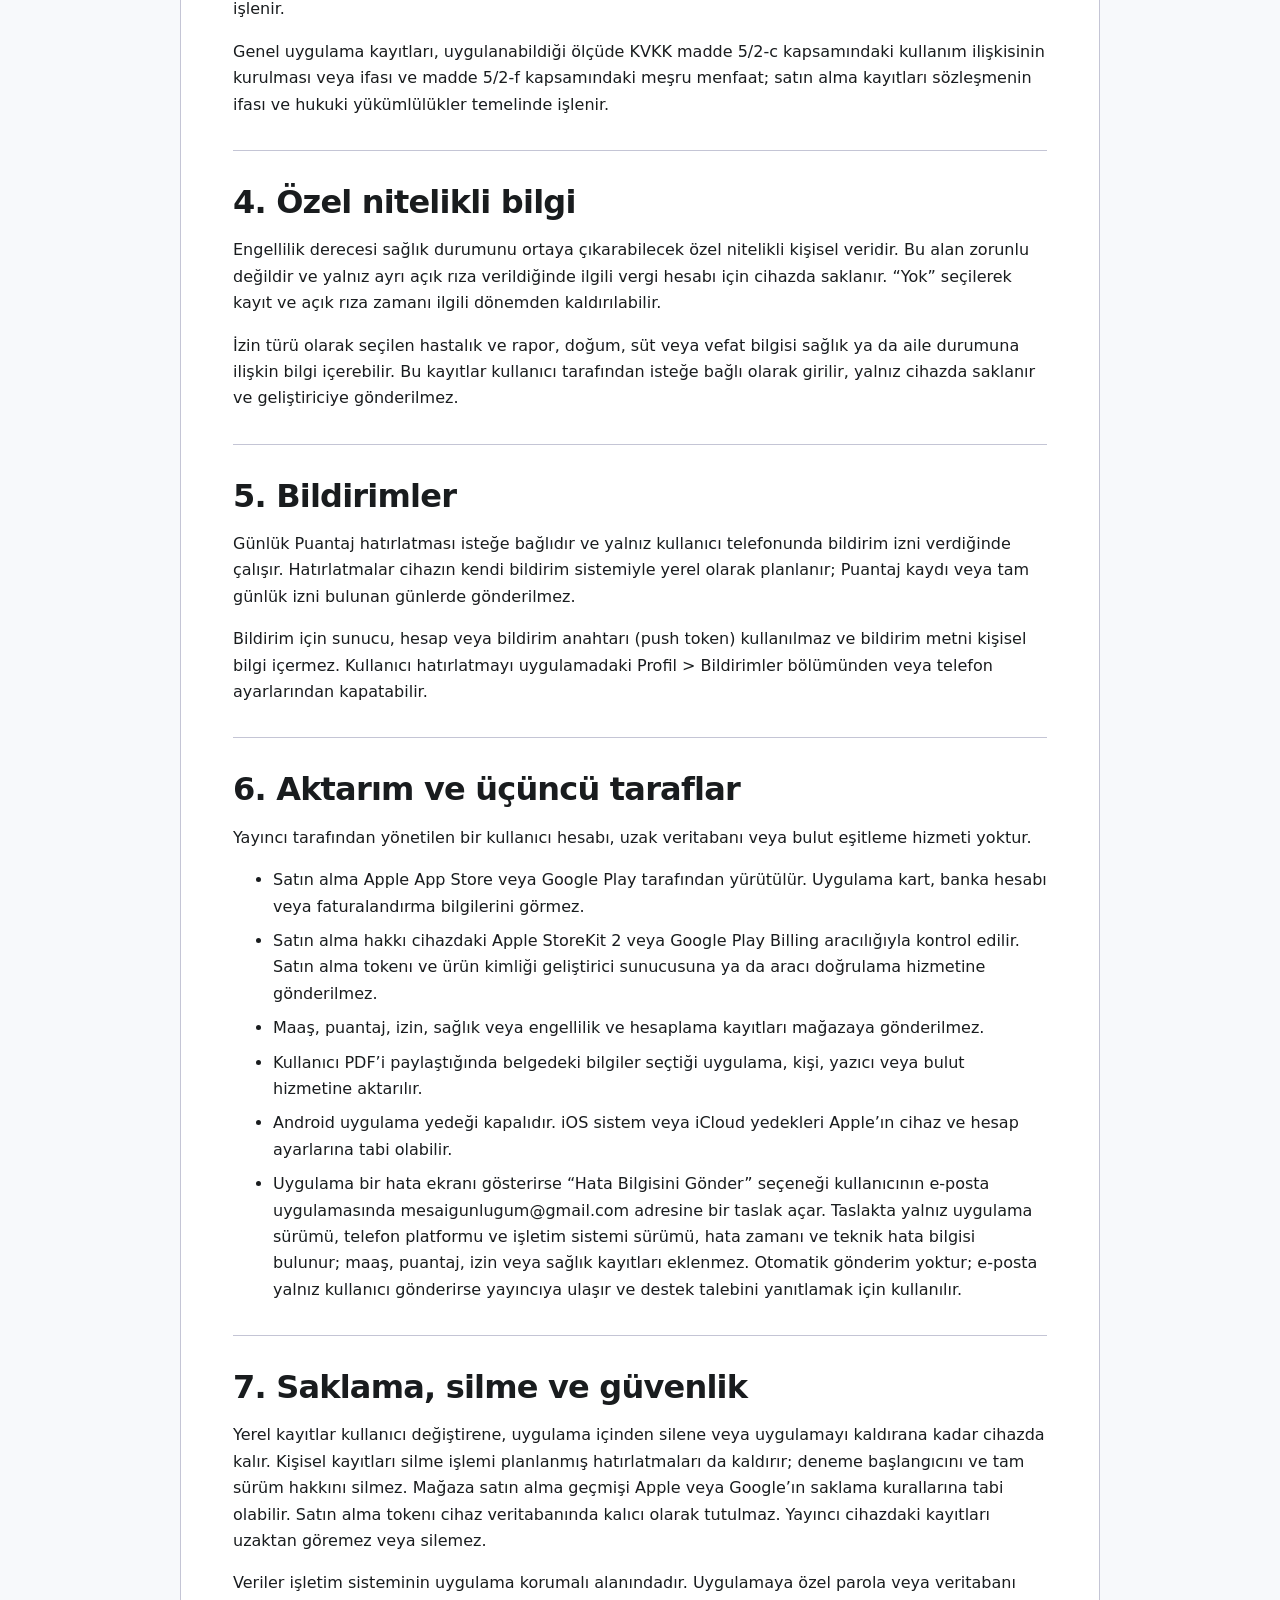
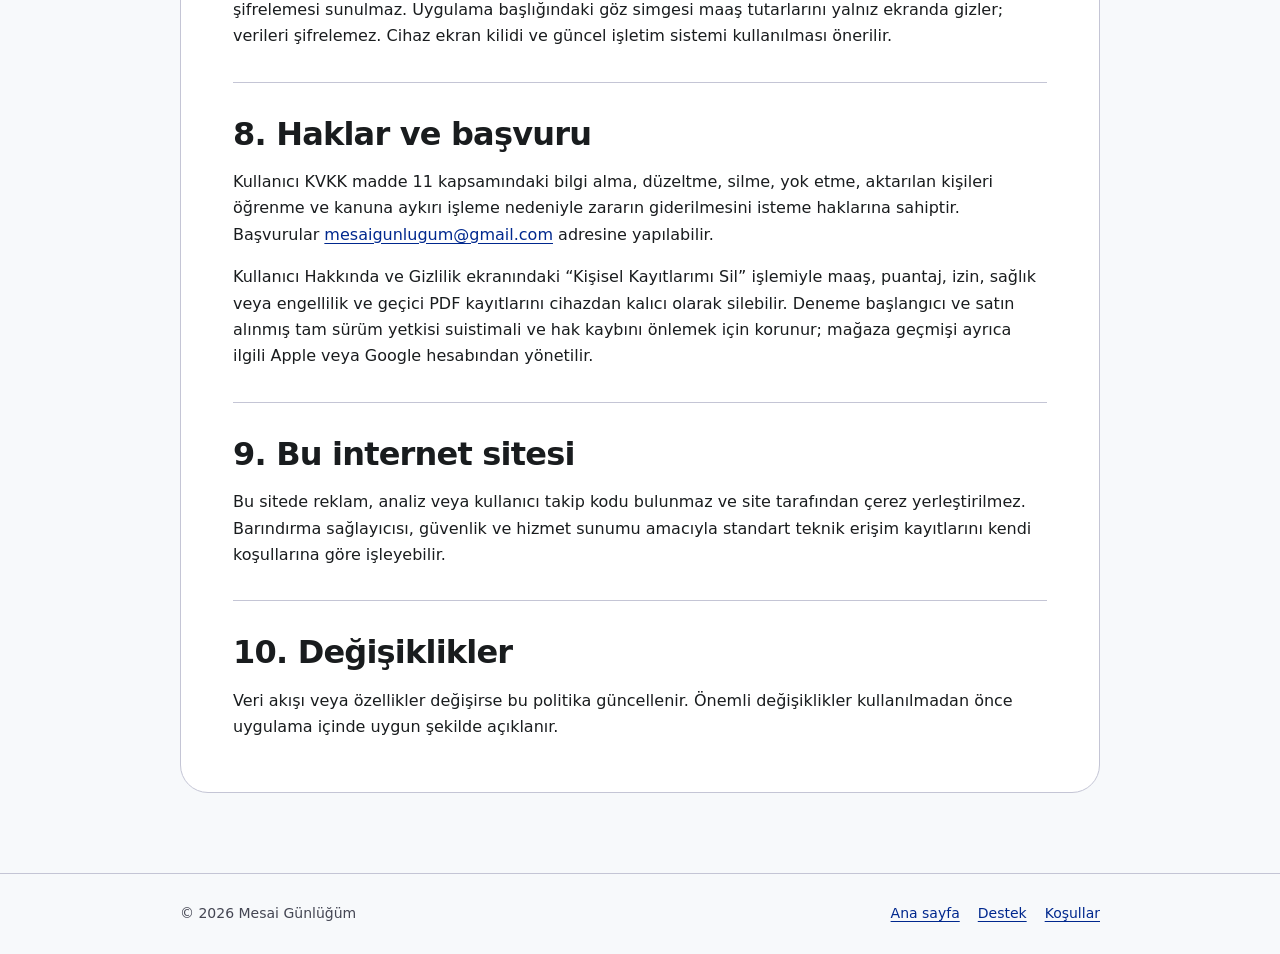
==== commit 6c4a4be0: "Document new leave types and year rollover Co-Authored-By: Claude Opus 5.5 <noreply@anthropic.com>" ====
--- a/privacy/index.html
+++ b/privacy/index.html
@@ -31,7 +31,7 @@
       <header class="page-heading">
         <p class="eyebrow">Yasal bilgi</p>
         <h1>Gizlilik Politikası ve KVKK Aydınlatması</h1>
-        <p class="meta">Son güncelleme: 16 Ekim 2026</p>
+        <p class="meta">Son güncelleme: 9 Kasım 2026</p>
       </header>
 
       <article class="legal-content">
@@ -60,7 +60,7 @@
             <li>İşe giriş veya ayrılış tarihi ve ayrılma nedeni</li>
             <li>Maaş, ek ödeme, vergi matrahı ve hesaplama sonuçları</li>
             <li>Maaş tanımlarının başlangıç/bitiş ayları ve hesaplama ayarlarının geçerlilik aylarıyla birlikte geçmişi</li>
-            <li>Puantaj, mesai, eksik saat, yıllık izin ve saatlik izin kayıtları</li>
+            <li>Puantaj, mesai, eksik saat ve izin kayıtları (babalık, doğum, evlilik, hastalık ve rapor, mazeret, saatlik, süt, ücretli, ücretsiz, vefat, yıllık ve diğer izin türleri)</li>
             <li>Özel sağlık sigortası prim tutarı</li>
             <li>İsteğe bağlı engellilik derecesi</li>
             <li>Kullanıcının yazdığı açıklamalar ve notlar</li>
@@ -94,6 +94,11 @@
             veridir. Bu alan zorunlu değildir ve yalnız ayrı açık rıza verildiğinde ilgili
             vergi hesabı için cihazda saklanır. “Yok” seçilerek kayıt ve açık rıza zamanı
             ilgili dönemden kaldırılabilir.
+          </p>
+          <p>
+            İzin türü olarak seçilen hastalık ve rapor, doğum, süt veya vefat bilgisi sağlık ya da aile
+            durumuna ilişkin bilgi içerebilir. Bu kayıtlar kullanıcı tarafından isteğe bağlı olarak girilir,
+            yalnız cihazda saklanır ve geliştiriciye gönderilmez.
           </p>
         </section>
 
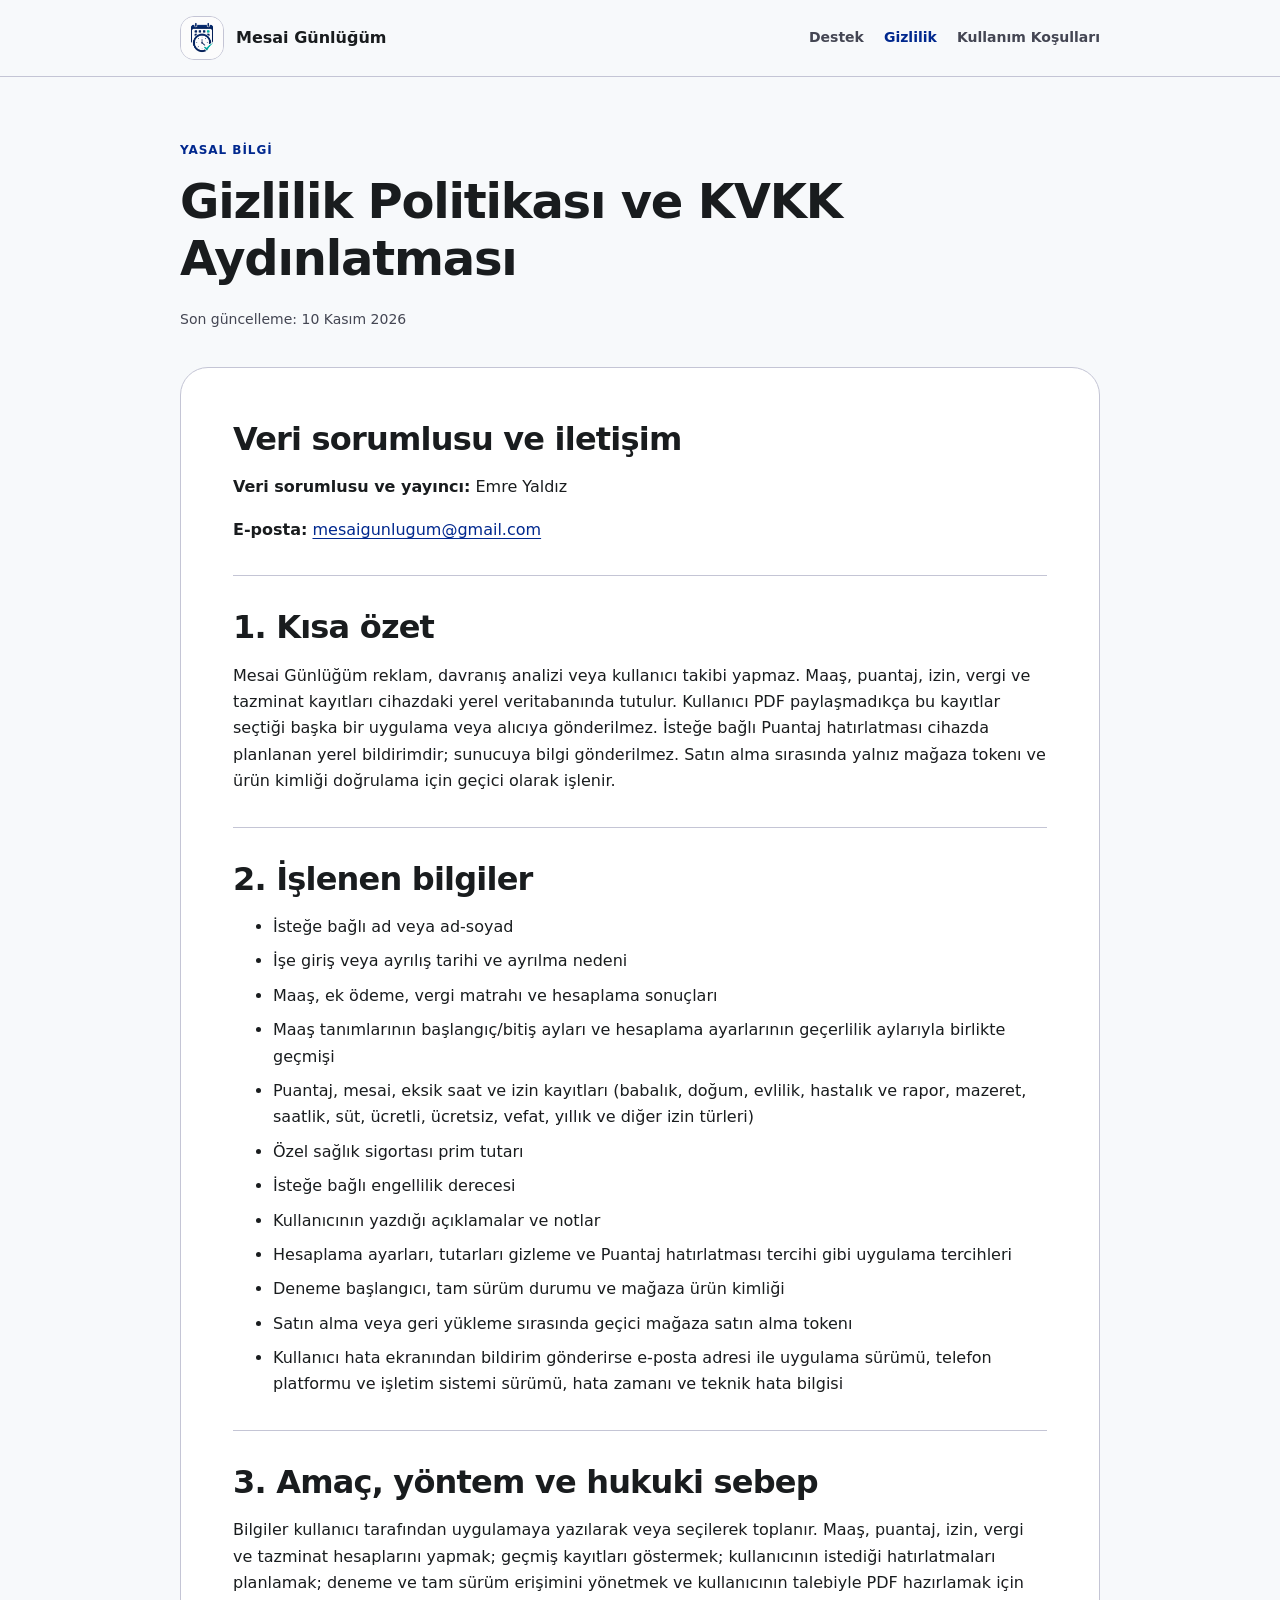
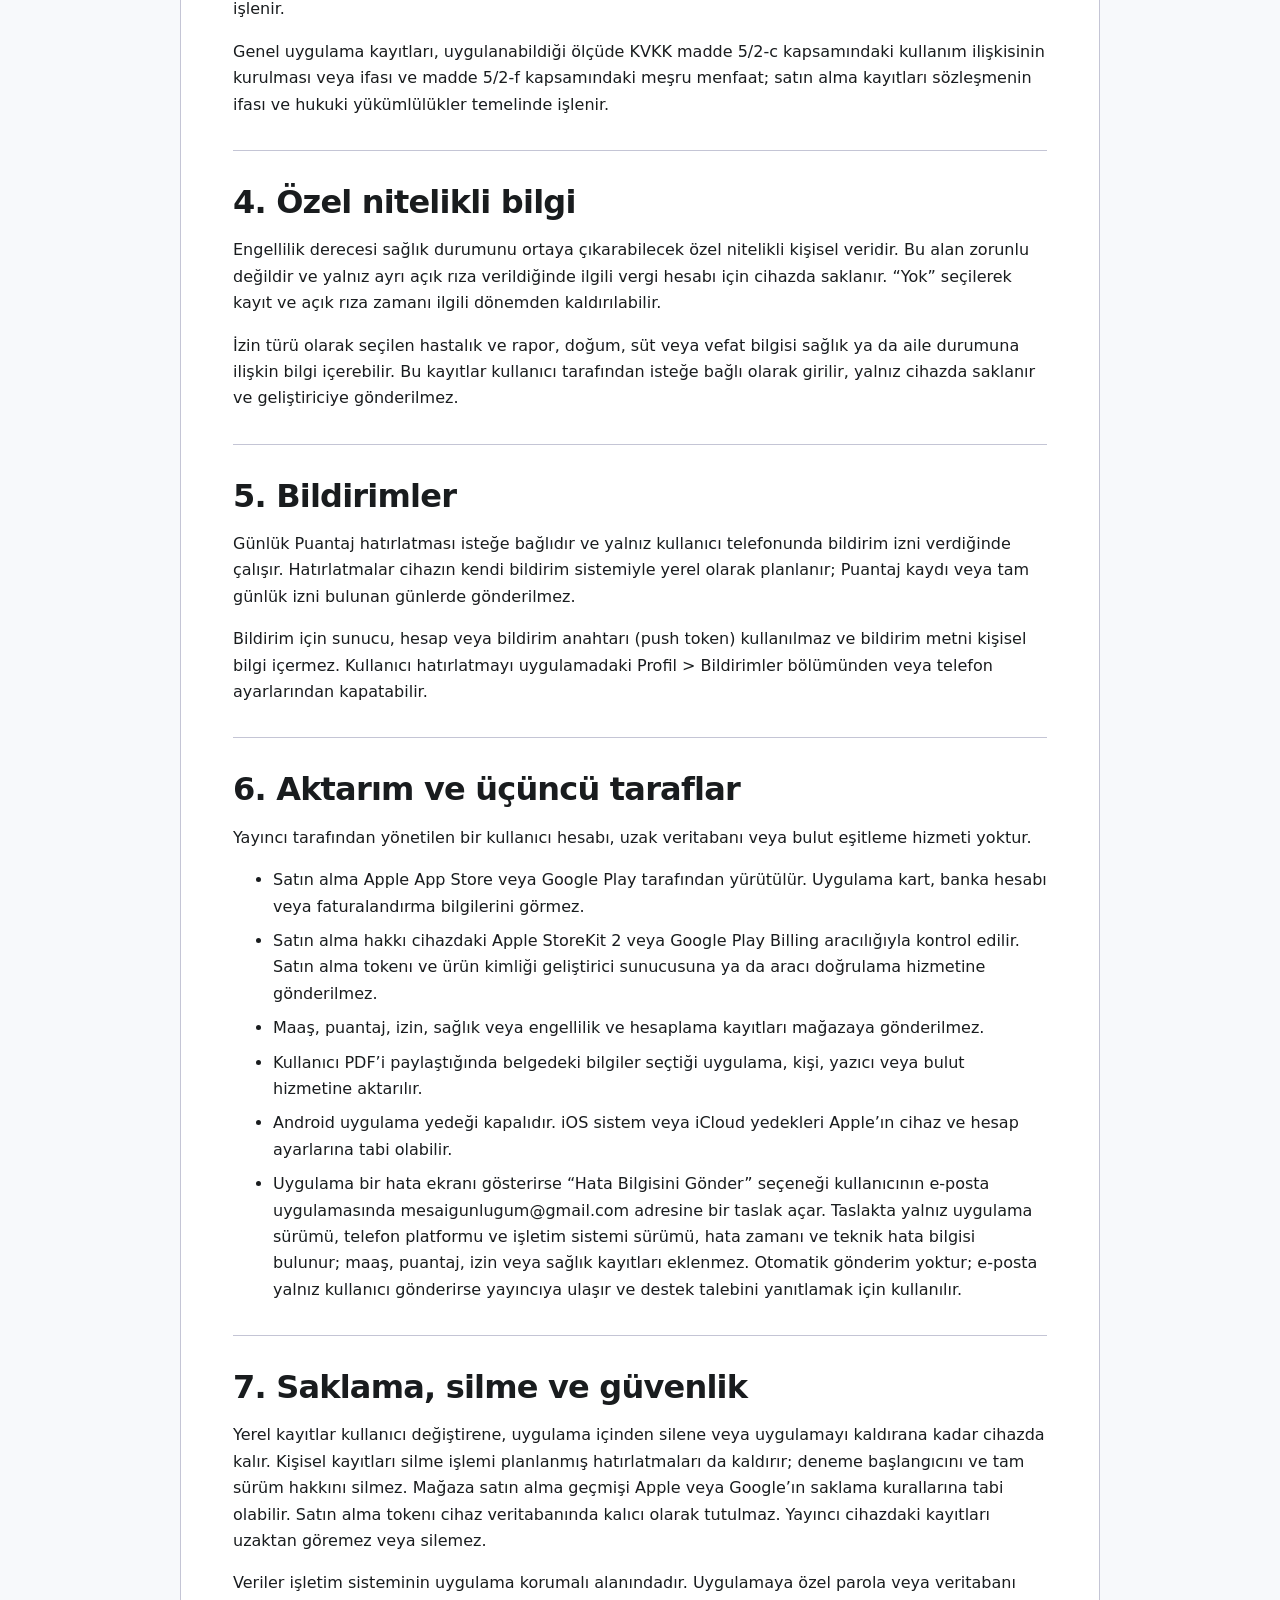
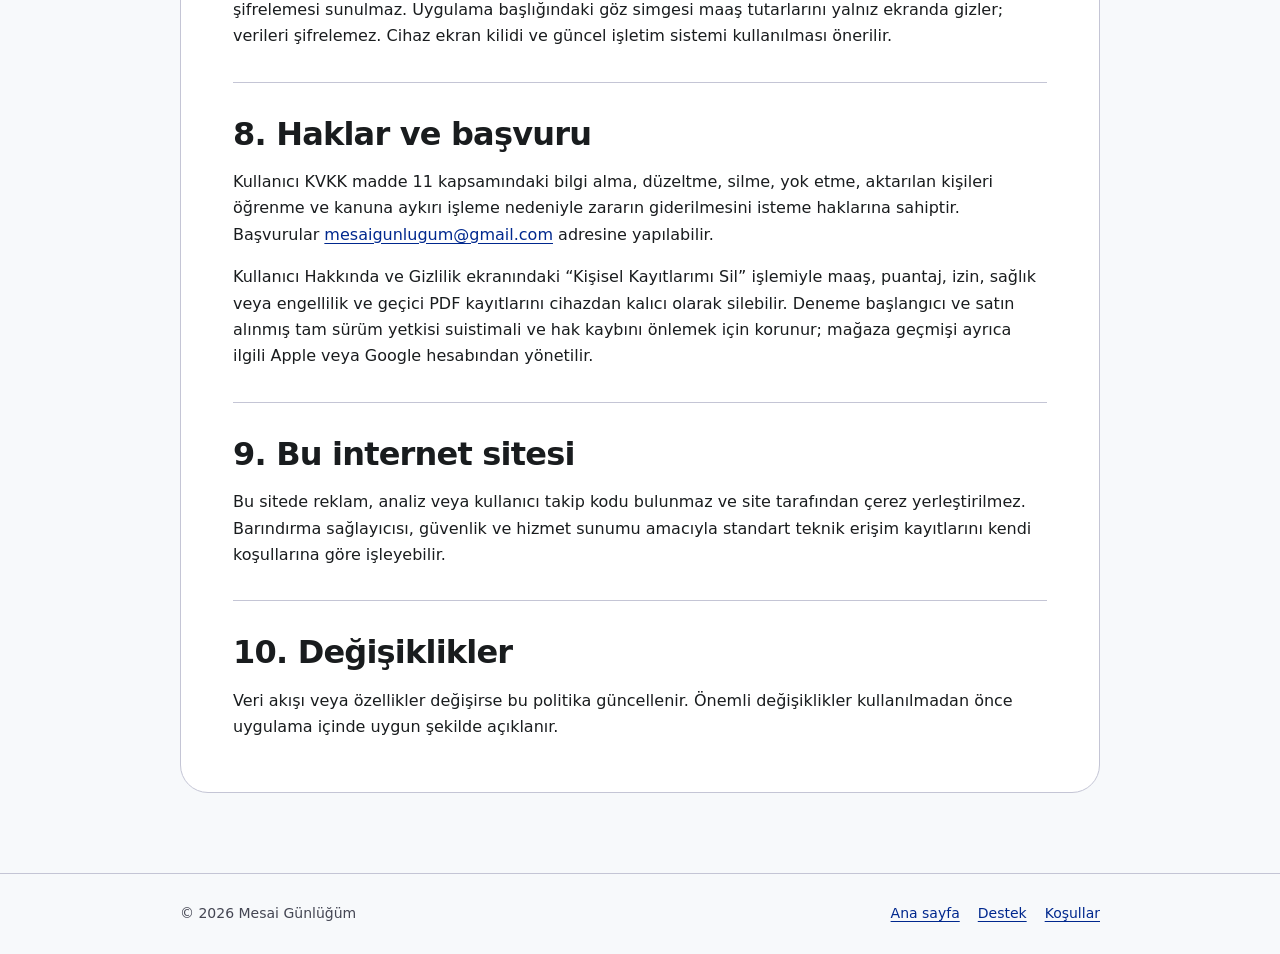
==== commit 9944fea6: "Document hourly leave deductions Co-Authored-By: Claude Opus 5.5 <noreply@anthropic.com>" ====
--- a/privacy/index.html
+++ b/privacy/index.html
@@ -31,7 +31,7 @@
       <header class="page-heading">
         <p class="eyebrow">Yasal bilgi</p>
         <h1>Gizlilik Politikası ve KVKK Aydınlatması</h1>
-        <p class="meta">Son güncelleme: 9 Kasım 2026</p>
+        <p class="meta">Son güncelleme: 10 Kasım 2026</p>
       </header>
 
       <article class="legal-content">
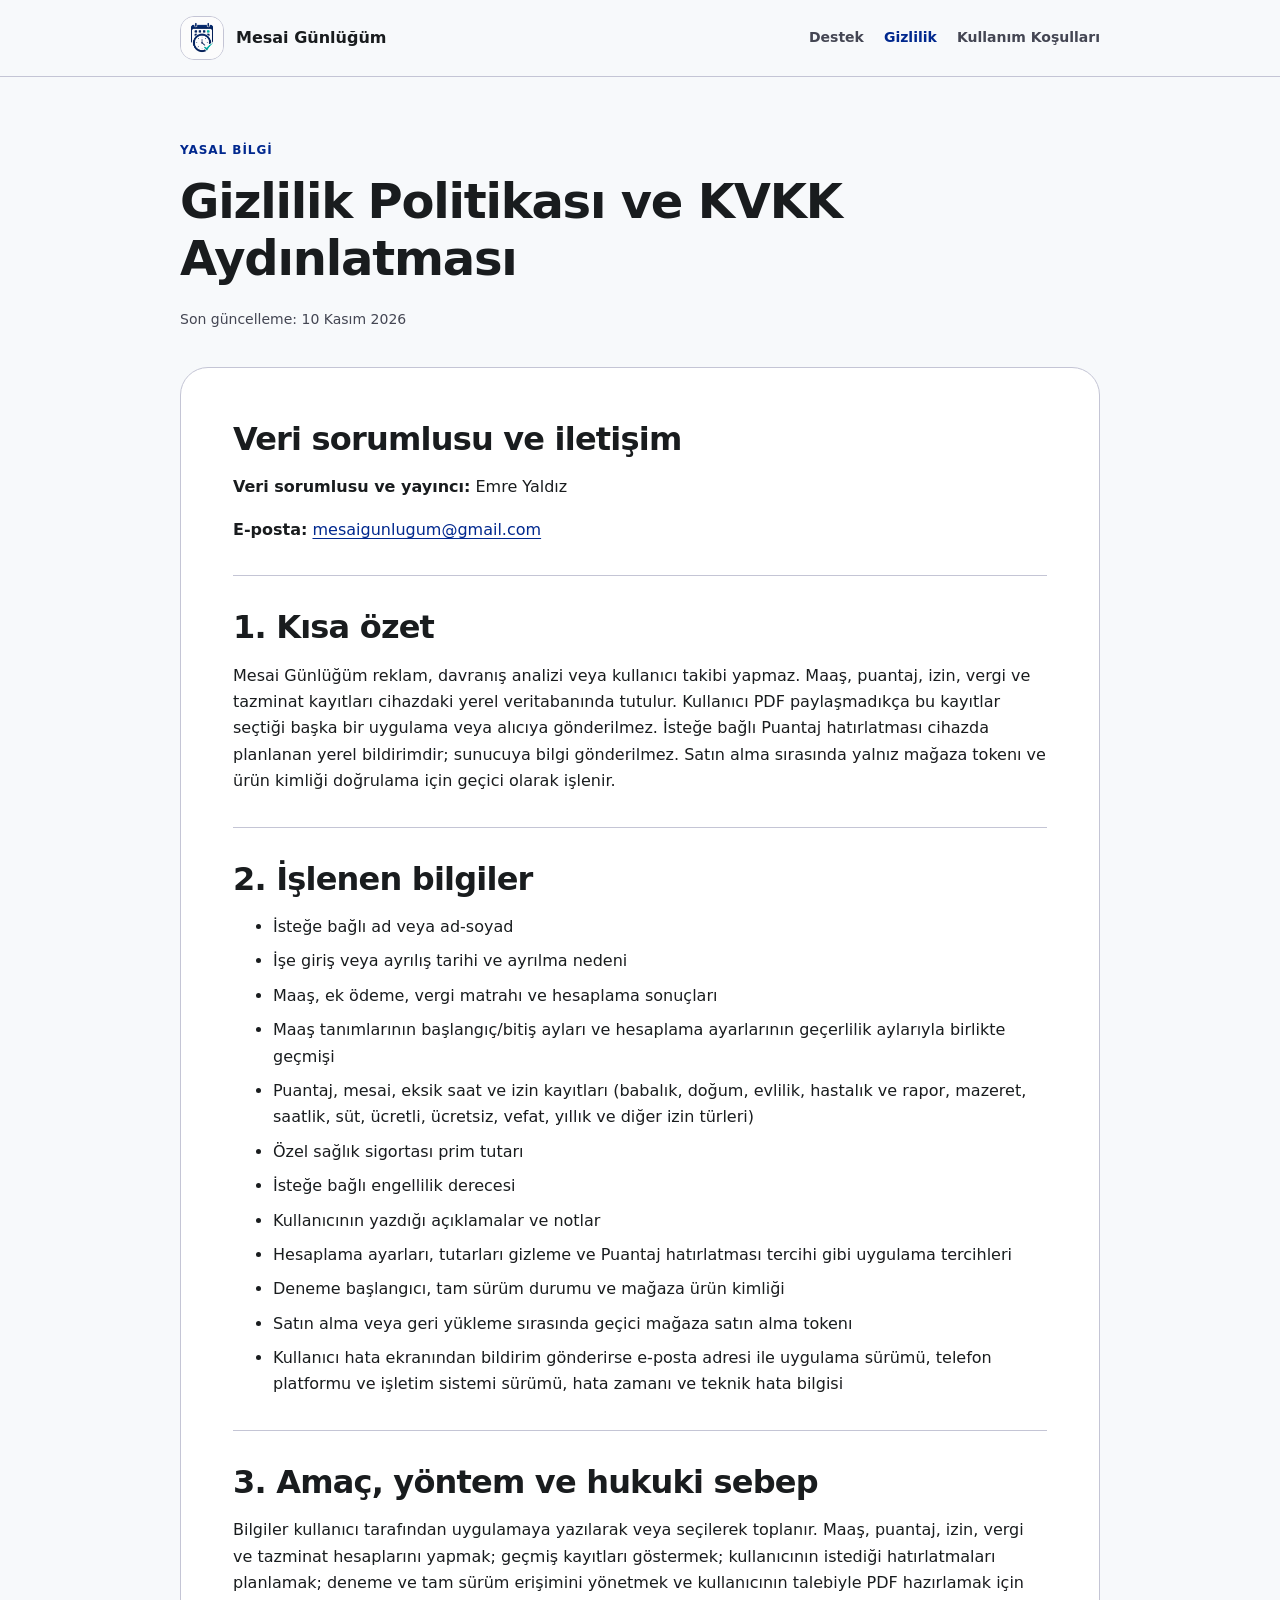
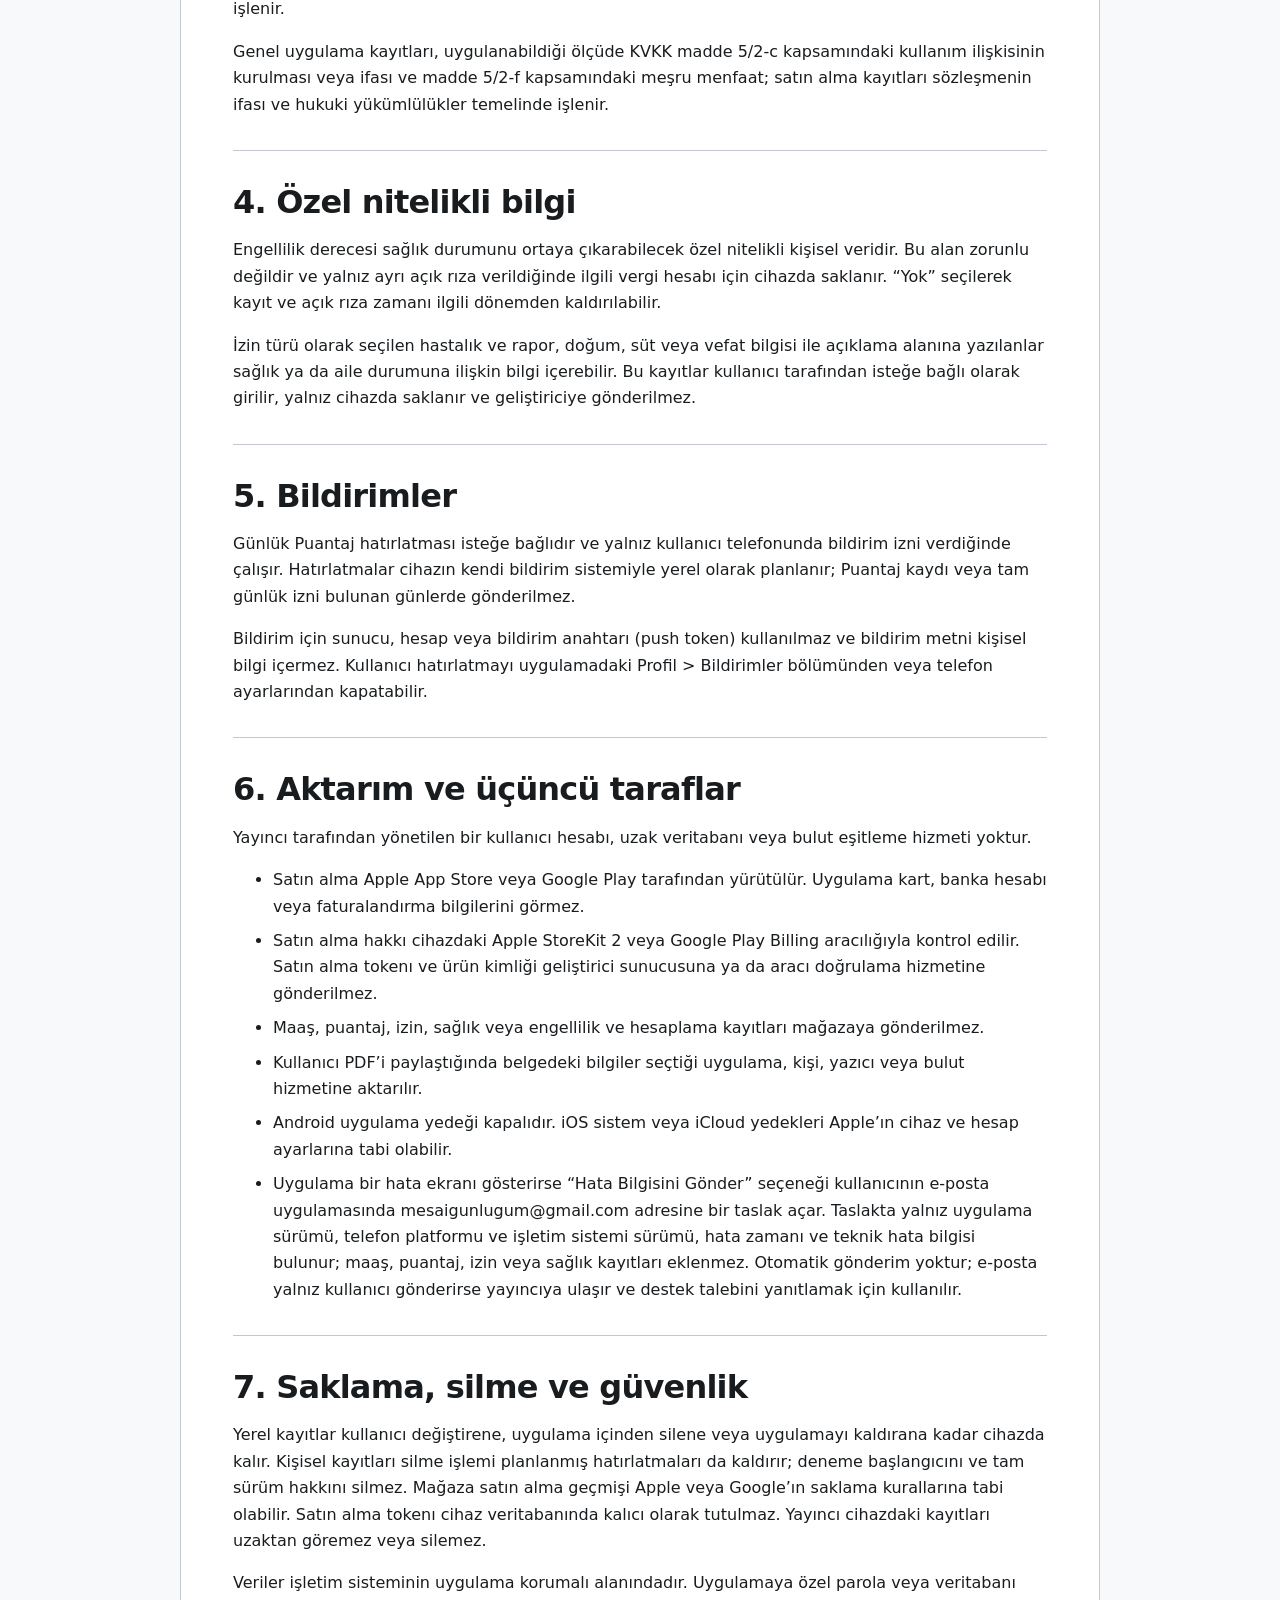
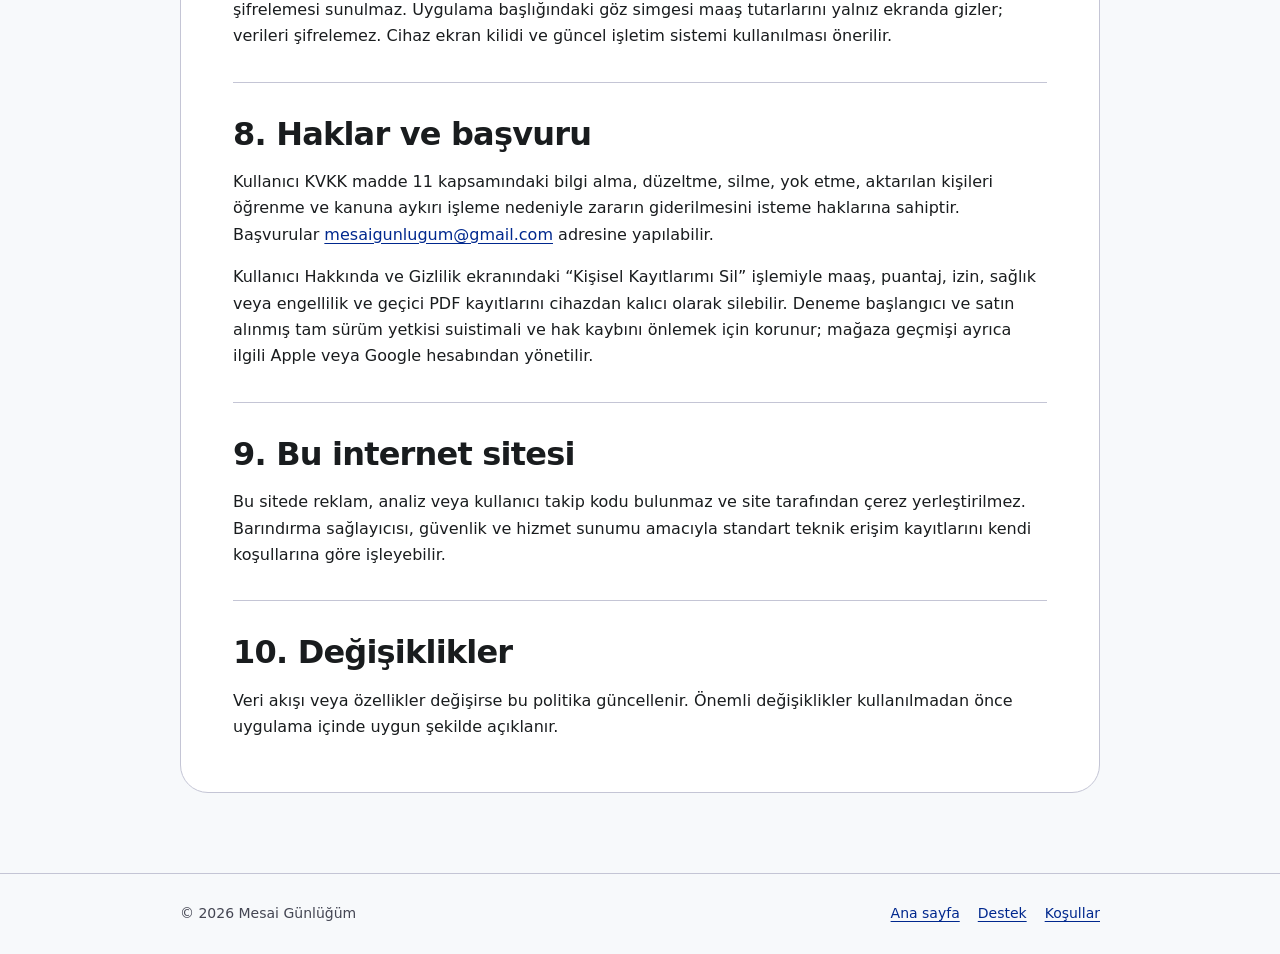
==== commit 11de7e87: "Clarify leave balance, sensitive notes and salary deductions Co-Authored-By: Claude Opus 5.5 <norepl" ====
--- a/privacy/index.html
+++ b/privacy/index.html
@@ -96,8 +96,8 @@
             ilgili dönemden kaldırılabilir.
           </p>
           <p>
-            İzin türü olarak seçilen hastalık ve rapor, doğum, süt veya vefat bilgisi sağlık ya da aile
-            durumuna ilişkin bilgi içerebilir. Bu kayıtlar kullanıcı tarafından isteğe bağlı olarak girilir,
+            İzin türü olarak seçilen hastalık ve rapor, doğum, süt veya vefat bilgisi ile açıklama alanına
+            yazılanlar sağlık ya da aile durumuna ilişkin bilgi içerebilir. Bu kayıtlar kullanıcı tarafından isteğe bağlı olarak girilir,
             yalnız cihazda saklanır ve geliştiriciye gönderilmez.
           </p>
         </section>
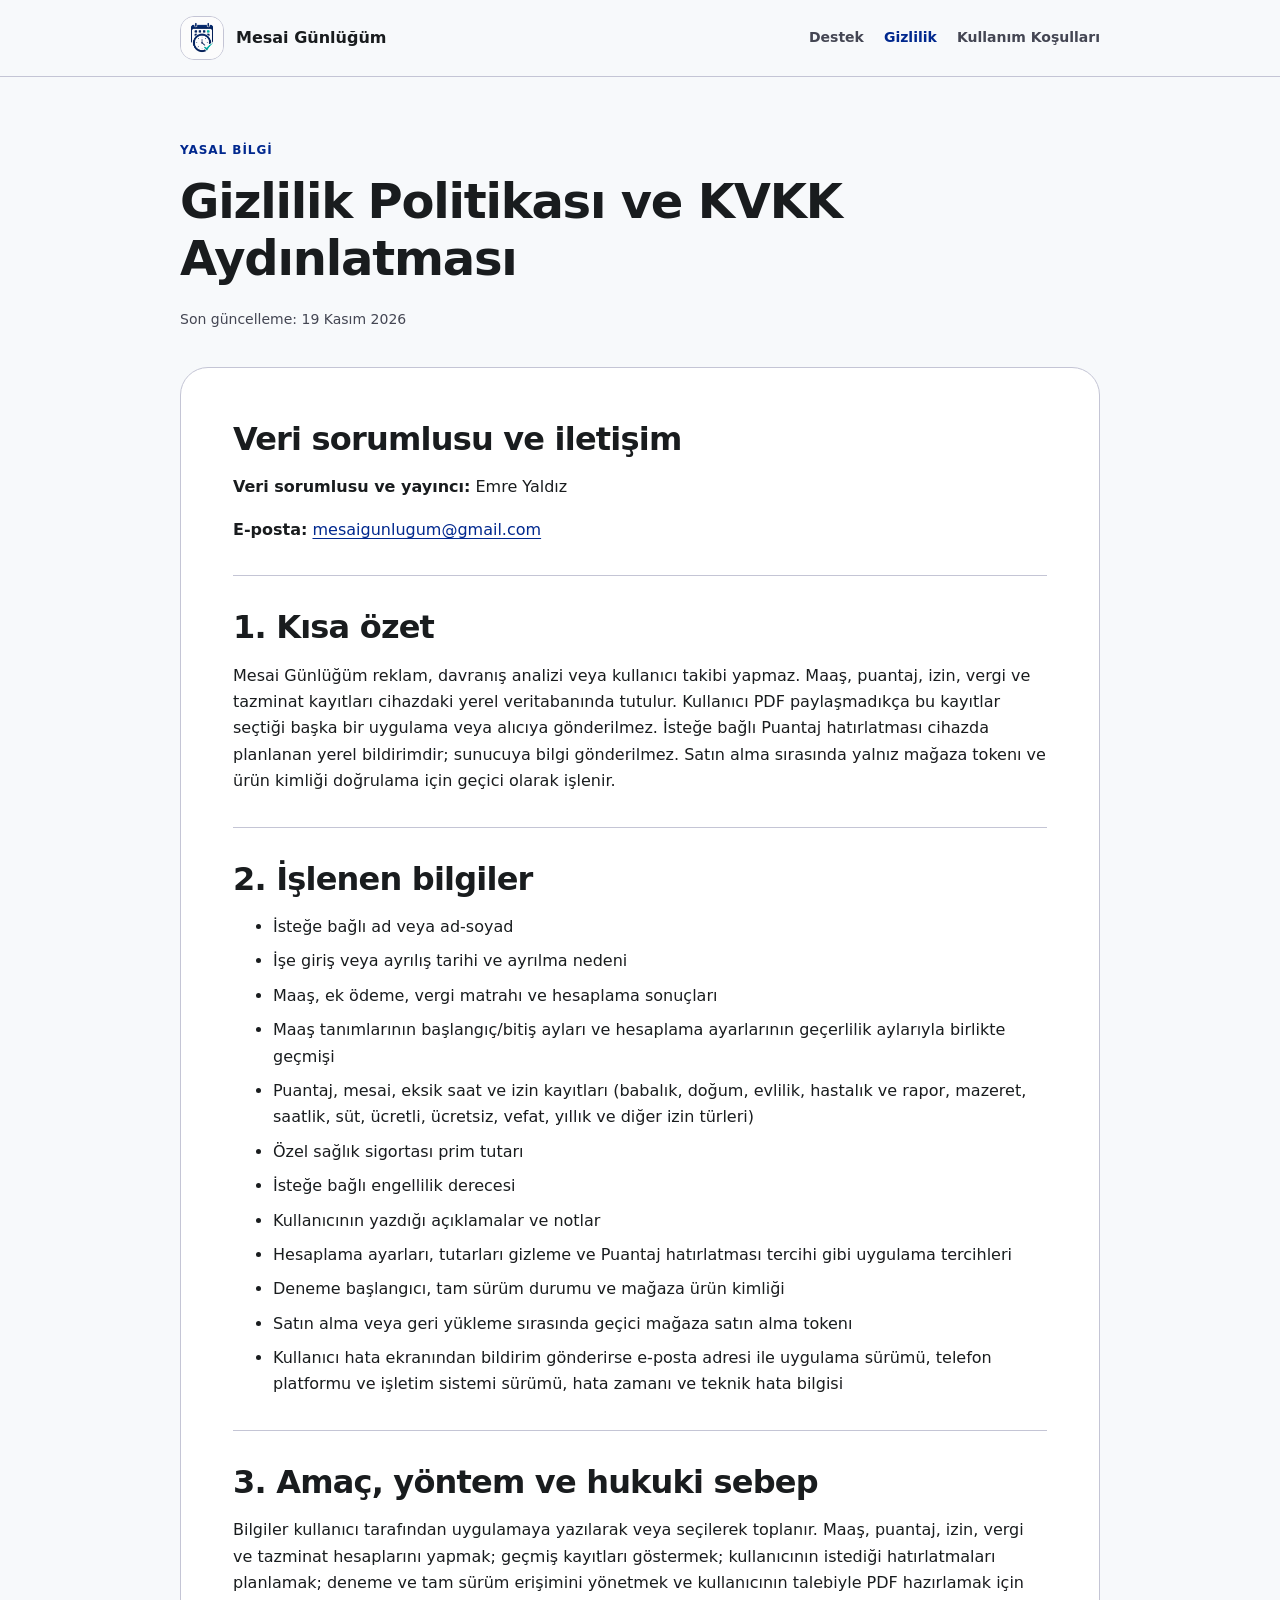
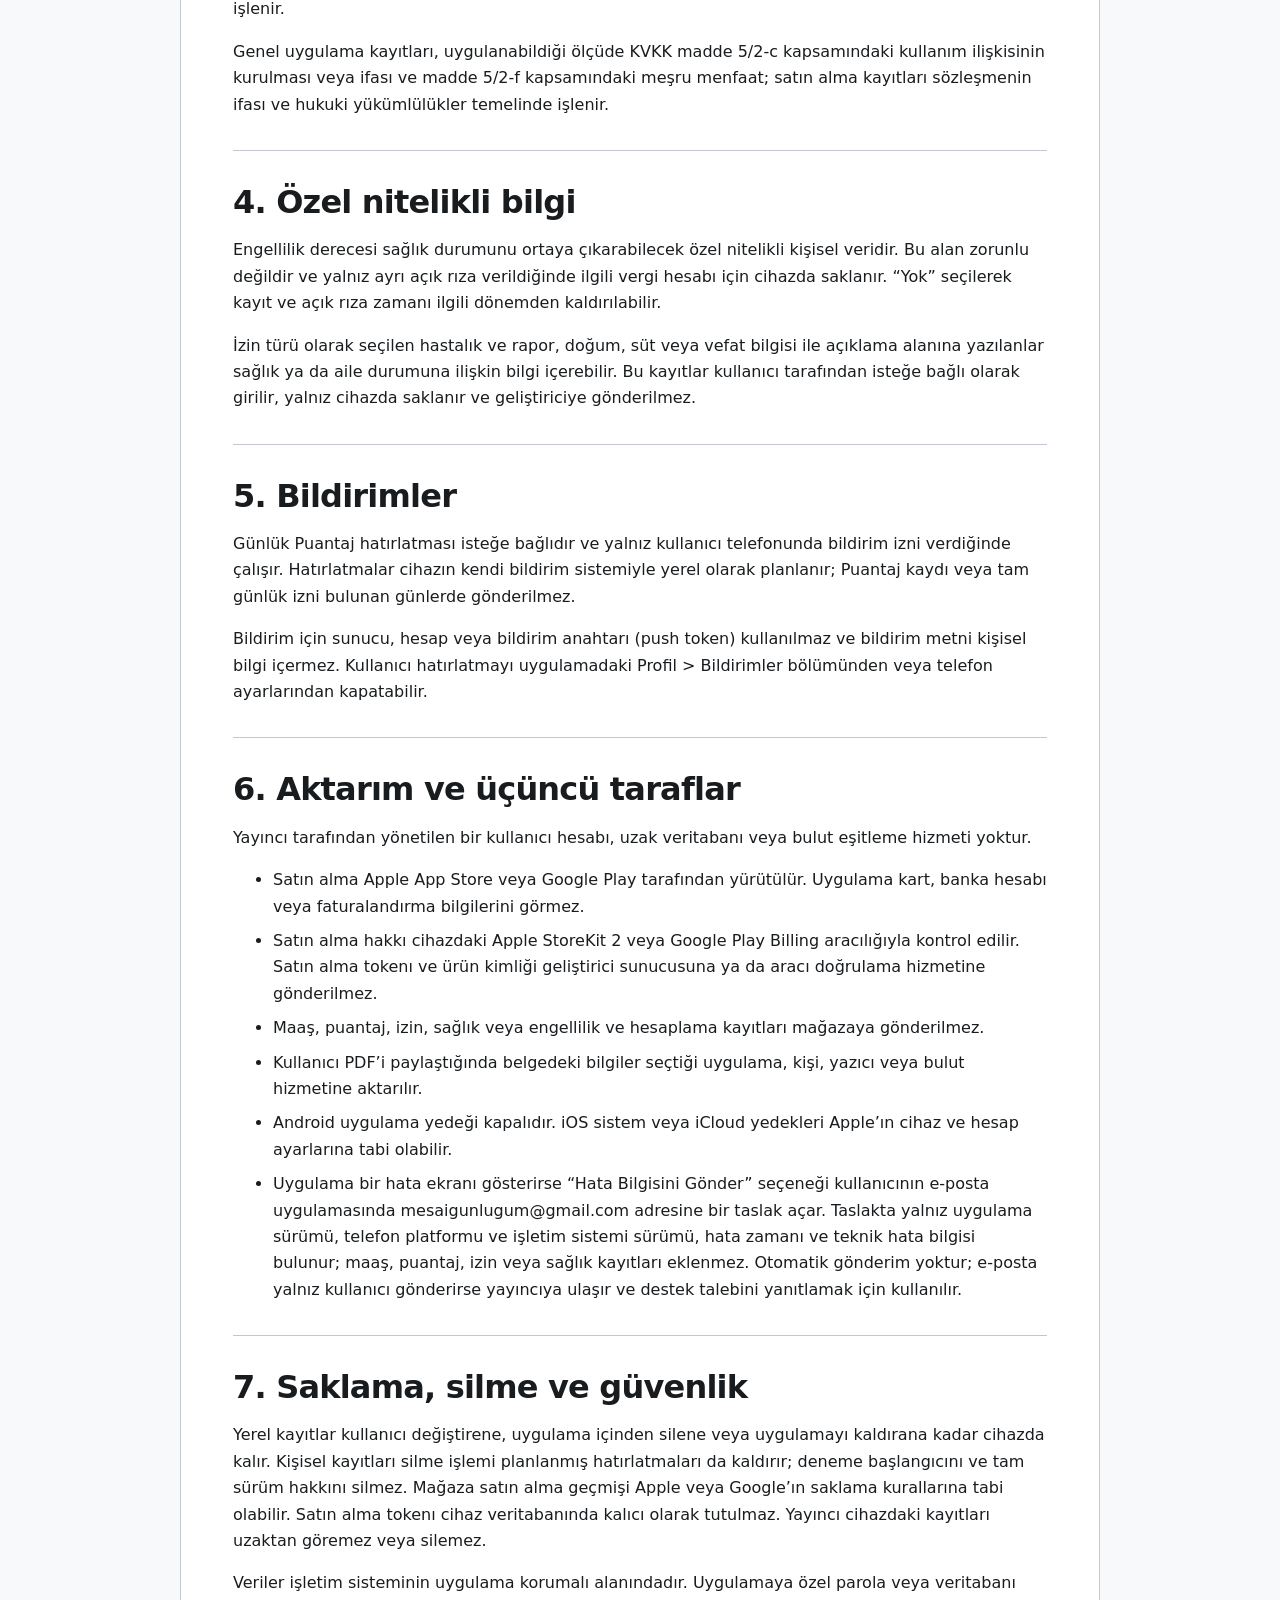
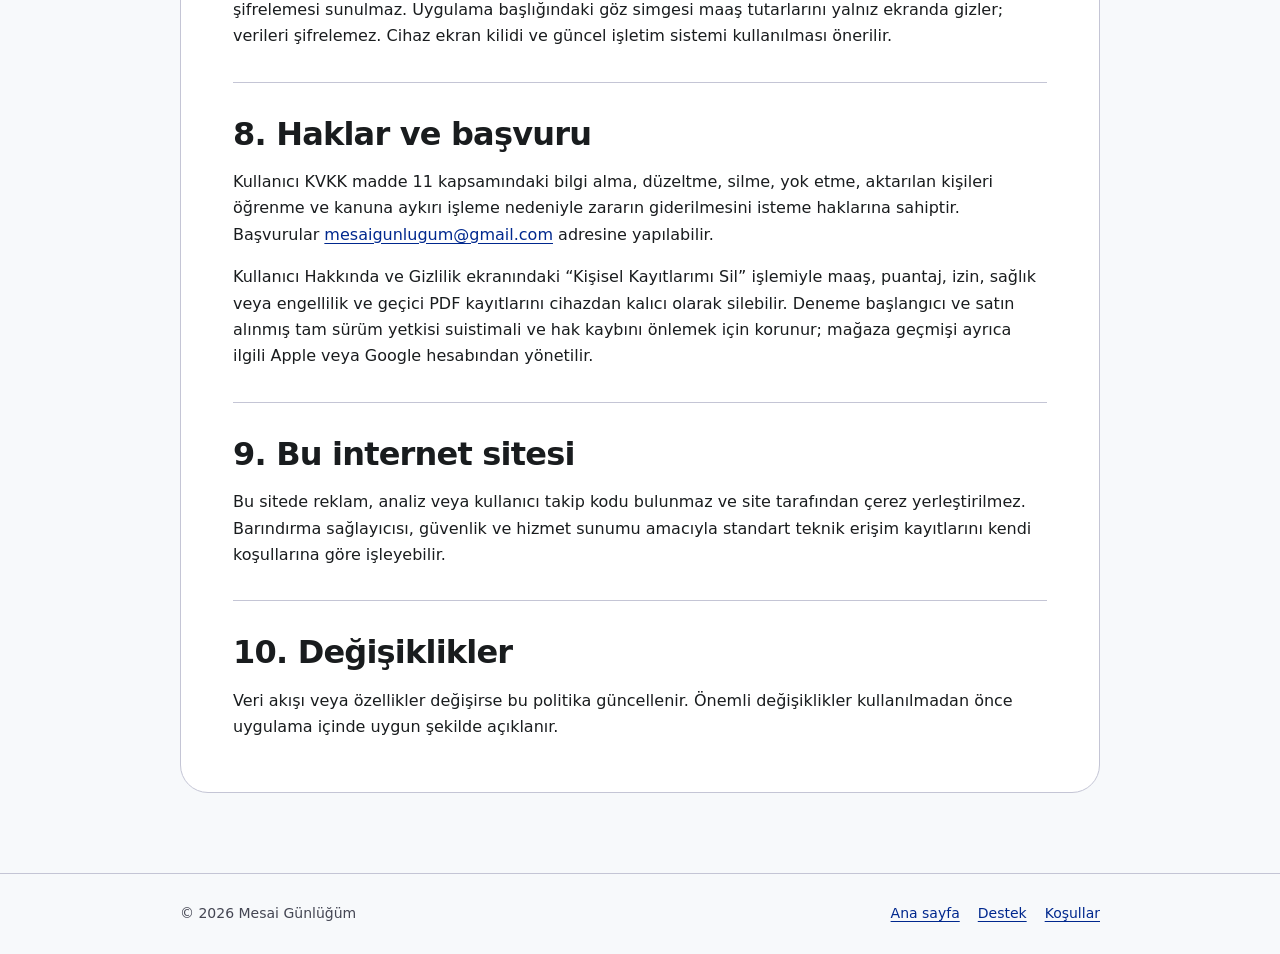
==== commit eeb38338: "Describe monthly overtime offset and the daily 11-hour limit (19 Kasım 2026) Overtime and missing ho" ====
--- a/privacy/index.html
+++ b/privacy/index.html
@@ -31,7 +31,7 @@
       <header class="page-heading">
         <p class="eyebrow">Yasal bilgi</p>
         <h1>Gizlilik Politikası ve KVKK Aydınlatması</h1>
-        <p class="meta">Son güncelleme: 10 Kasım 2026</p>
+        <p class="meta">Son güncelleme: 19 Kasım 2026</p>
       </header>
 
       <article class="legal-content">
